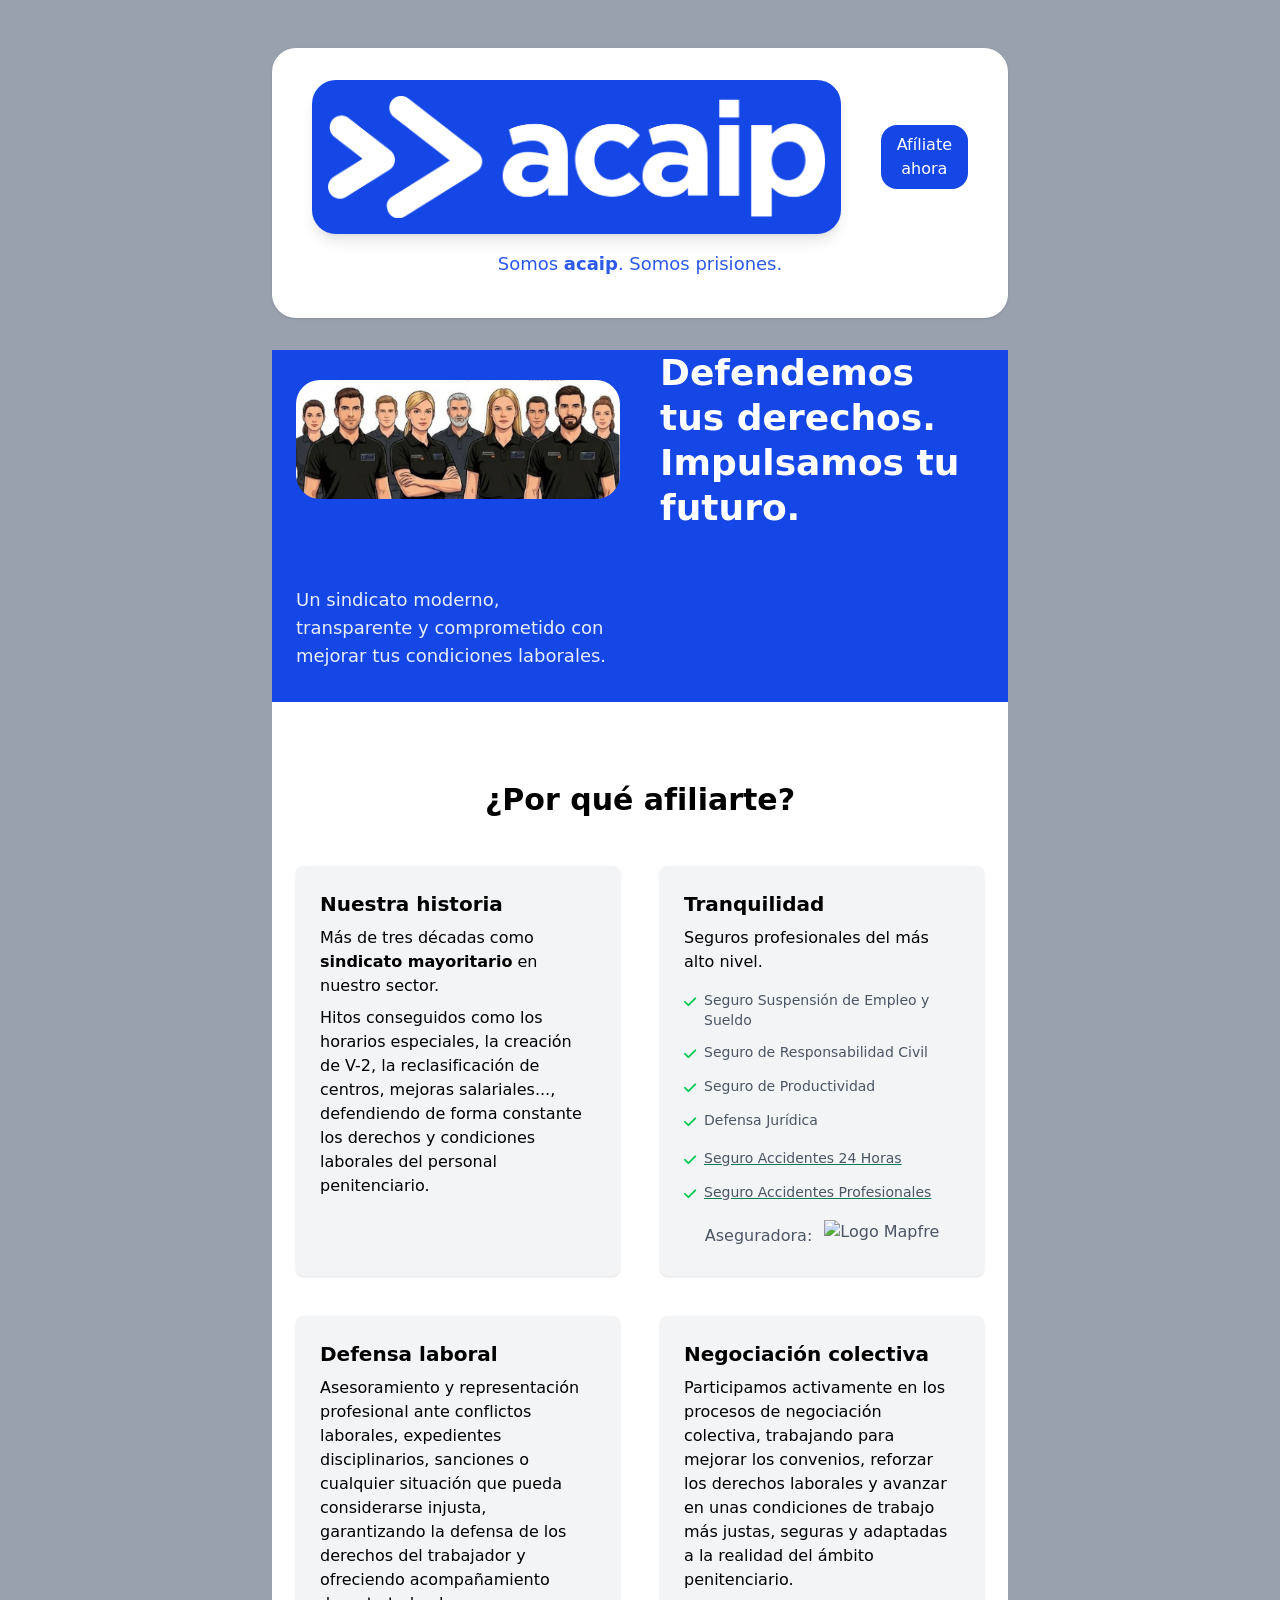
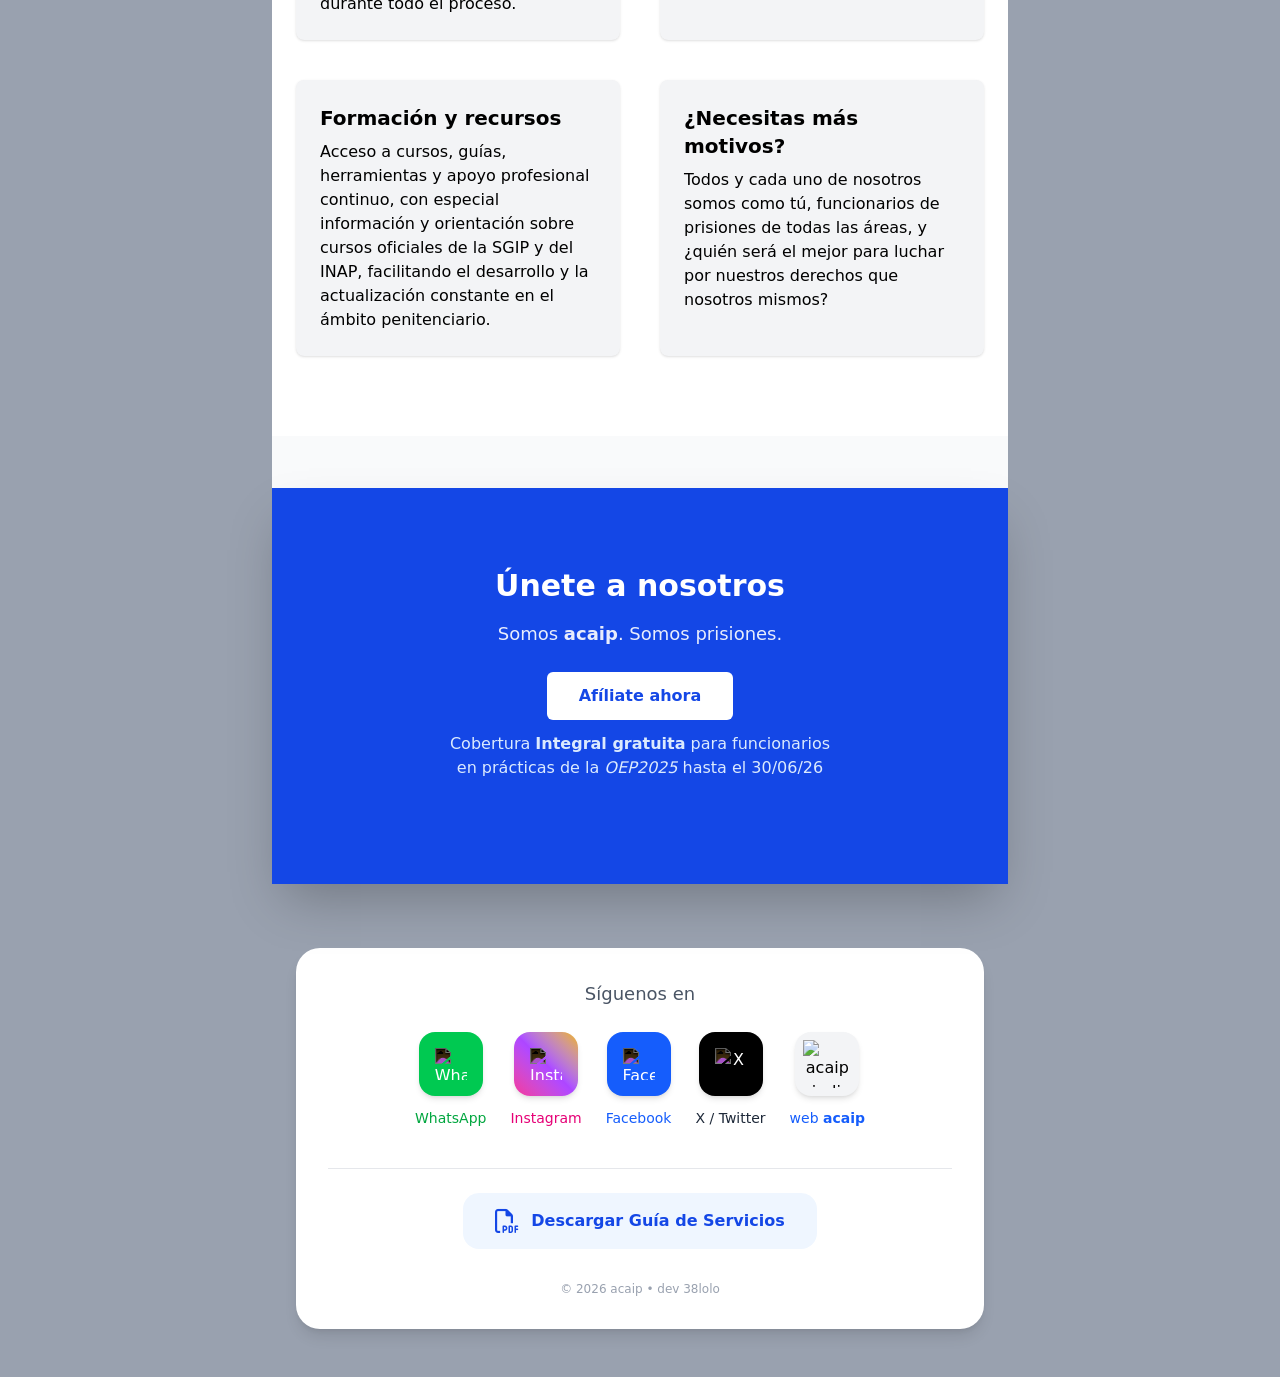
==== index.html @ d438bd7b "cambio de texto de "Seguros" a "Aseguradora" en la sección de seguros" ====
<!DOCTYPE html>
<html lang="es">
<head>
  <meta charset="UTF-8" />
  <meta name="viewport" content="width=device-width, initial-scale=1.0" />
  <title>acaip — Afíliate</title>
  <link rel="stylesheet" href="https://cdnjs.cloudflare.com/ajax/libs/font-awesome/6.6.0/css/all.min.css">
  <link rel="stylesheet" href="./src/output.css">
  <link rel="icon" href="./assets/icons/favicon.ico">
  <link rel="icon" type="image/png" sizes="32x32" href="./assets/icons/favicon-32x32.png">
  <link rel="icon" type="image/png" sizes="16x16" href="./assets/icons/favicon-16x16.png">
  <link rel="apple-touch-icon" href="./assets/icons/apple-touch-icon.png">
  <link rel="manifest" href="site.webmanifest">
</head>

<body class="bg-gray-400 py-12 px-4 max-w-3xl mx-auto">

  <!-- NAV -->
  <header class="bg-white shadow-sm sticky top-0 z-50 mb-8 rounded-3xl p-4">
    <nav class="max-w-7xl mx-auto px-6 py-4 flex justify-between items-center gap-10">
      <div class="block rounded-3xl shadow-lg p-4 text-center bg-blue-700">
          <img src="./assets/acaip.webp" alt="logo-acaip">
      </div>
      <a href="./afiliate.html" class="text-center px-4 py-2 bg-blue-700 text-white rounded-2xl hover:bg-blue-800 transition">
        Afíliate ahora
      </a>
    </nav>
    <p class="mb-6 text-blue-700 text-lg opacity-90 text-center">Somos <strong>acaip</strong>. Somos prisiones.</p>
  </header>

  <!-- HERO -->
  <section class="bg-blue-700 text-white py-10 rounded-t-3xl">
    <div class="max-w-7xl mx-auto px-6 grid md:grid-cols-2 gap-10 items-center">
        
        <img src="./assets/func.jpg" class="h-auto rounded-3xl" alt="Funcionarios de prisiones">
              
        <h2 class="text-4xl font-extrabold leading-tight">
          Defendemos tus derechos. Impulsamos tu futuro.
        </h2>
        <p class="mt-4 mb-8 text-lg opacity-90">
          Un sindicato moderno, transparente y comprometido con mejorar tus condiciones laborales.
        </p>
        
      </div>
      
    </div>
  </section>

  <!-- MOTIVOS PARA AFILIARSE -->
  <section class="py-20 bg-white">
    <div class="max-w-7xl mx-auto px-6">
      <h3 class="text-3xl font-bold text-center mb-12">¿Por qué afiliarte?</h3>

      <div class="grid md:grid-cols-2 gap-10">
        <div class="p-6 bg-gray-100 rounded-lg shadow-sm hover:shadow-md transition">
          <h4 class="text-xl font-semibold mb-2">Nuestra historia</h4>
          <p class="mb-2">Más de tres décadas como <strong>sindicato mayoritario</strong> en nuestro sector.</p>
          <p>Hitos conseguidos como los horarios especiales, la creación de V-2, la reclasificación de centros, mejoras salariales..., defendiendo de forma constante los derechos y condiciones laborales del personal penitenciario.</p>
        </div>

        <div class="p-6 bg-gray-100 rounded-lg shadow-sm hover:shadow-md transition">
          <h4 class="text-xl font-semibold mb-2">Tranquilidad</h4>
          <p class="mb-4">Seguros profesionales del más alto nivel.</p>
          <ul class="space-y-3 text-sm text-gray-600">
              <li class="flex items-start gap-2"><span class="text-green-500 mt-0.5"><i class="fa-solid fa-check"></i></span> Seguro Suspensión de Empleo y Sueldo</li>
              <li class="flex items-start gap-2"><span class="text-green-500 mt-0.5"><i class="fa-solid fa-check"></i></span> Seguro de Responsabilidad Civil</li>
              <li class="flex items-start gap-2"><span class="text-green-500 mt-0.5"><i class="fa-solid fa-check"></i></span> Seguro de Productividad</li>
              <li class="flex items-start gap-2"><span class="text-green-500 mt-0.5"><i class="fa-solid fa-check"></i></span> Defensa Jurídica</li>
          </ul>
          <ul class="space-y-3 text-sm text-gray-600 mt-4 underline decoration-emerald-700">
              <li class="flex items-start gap-2"><span class="text-green-500 mt-0.5"><i class="fa-solid fa-check"></i></span> Seguro Accidentes 24 Horas</li>
              <li class="flex items-start gap-2"><span class="text-green-500 mt-0.5"><i class="fa-solid fa-check"></i></span> Seguro Accidentes Profesionales</li>
          </ul>
          <div class="mt-4 flex items-center justify-center gap-3 text-gray-600">
              <span class="font-medium">Aseguradora:</span>
              <img src="./assets/mapfre.svg" alt="Logo Mapfre" class="h-8 w-auto">
          </div>
        </div>

        
        <div class="p-6 bg-gray-100 rounded-lg shadow-sm hover:shadow-md transition">
          <h4 class="text-xl font-semibold mb-2">Defensa laboral</h4>
          <p>Asesoramiento y representación profesional ante conflictos laborales, expedientes disciplinarios, sanciones o cualquier situación que pueda considerarse injusta, garantizando la defensa de los derechos del trabajador y ofreciendo acompañamiento durante todo el proceso.</p>
        </div>

        <div class="p-6 bg-gray-100 rounded-lg shadow-sm hover:shadow-md transition">
          <h4 class="text-xl font-semibold mb-2">Negociación colectiva</h4>
          <p>Participamos activamente en los procesos de negociación colectiva, trabajando para mejorar los convenios, reforzar los derechos laborales y avanzar en unas condiciones de trabajo más justas, seguras y adaptadas a la realidad del ámbito penitenciario.</p>
        </div>

        <div class="p-6 bg-gray-100 rounded-lg shadow-sm hover:shadow-md transition">
          <h4 class="text-xl font-semibold mb-2">Formación y recursos</h4>
          <p>Acceso a cursos, guías, herramientas y apoyo profesional continuo, con especial información y orientación sobre cursos oficiales de la SGIP y del INAP, facilitando el desarrollo y la actualización constante en el ámbito penitenciario.</p>
        </div>
        <div class="p-6 bg-gray-100 rounded-lg shadow-sm hover:shadow-md transition">
          <h4 class="text-xl font-semibold mb-2">¿Necesitas más motivos?</h4>
          <p>Todos y cada uno de nosotros somos como tú, funcionarios de prisiones de todas las áreas, y ¿quién será el mejor para luchar por nuestros derechos que nosotros mismos?</p>
        </div>
      </div>
    </div>
  </section>

  <!-- Sección NOTICIAS (fondo claro) -->
<section id="noticias" class="py-20 bg-gray-50 pb-32 relative z-10">
  <div class="container mx-auto px-4">
    <h3 class="text-3xl font-bold text-center mb-12">Últimas noticias</h3>
    <div class="tagembed-widget" style="width:100%;height:100%;overflow:auto;" data-widget-id="324074" data-website="1"></div>
    <script src="https://widget.tagembed.com/embed.min.js" type="text/javascript"></script>
  </div>
</section>

<!-- CTA AFÍLIATE (solapa hacia arriba) -->
<section id="afiliate" class="relative -mt-60 z-20 py-20 bg-blue-700 text-white text-center shadow-2xl rounded-b-3xl">
  <div class="container mx-auto px-4">
    <h3 class="text-3xl font-bold mb-4">Únete a nosotros</h3>
    <p class="mb-6 text-lg opacity-90">Somos <strong>acaip</strong>. Somos prisiones.</p>
    <a href="./afiliate.html" class="px-8 py-3 bg-white text-blue-700 font-semibold rounded-md hover:bg-gray-100 transition inline-block">
      Afíliate ahora
    </a>
    <p class="mt-3 text-blue-100 text-normal text-balance">Cobertura <strong> Integral gratuita</strong> para funcionarios en prácticas de la <em>OEP2025</em> hasta el 30/06/26</p><br>
  </div>
</section>
  <!-- FOOTER -->
  
    <div class="max-w-3xl mx-auto mt-16 px-6">
        <div class="bg-white rounded-3xl shadow-lg p-8 text-center">
            <p class="text-gray-600 mb-6 text-lg">Síguenos en</p>
            
            <div class="flex flex-wrap justify-center gap-6 mb-10">

                <!-- WhatsApp -->
                <a href="https://whatsapp.com/channel/0029Vb6Dk1bJP218Zcq60j3J" 
                target="_blank"
                class="flex flex-col items-center group">
                    <div class="w-16 h-16 bg-green-500 hover:bg-green-600 transition rounded-2xl flex items-center justify-center shadow-md group-hover:scale-110">
                        <img src="https://cdn.jsdelivr.net/gh/simple-icons/simple-icons/icons/whatsapp.svg" 
                            alt="WhatsApp" class="w-8 h-8 invert">
                    </div>
                    <span class="mt-3 text-sm font-medium text-green-600">WhatsApp</span>
                </a>

                <!-- Instagram -->
                <a href="https://www.instagram.com/acaipsindicato/" 
                target="_blank"
                class="flex flex-col items-center group">
                    <div class="w-16 h-16 bg-linear-to-tr from-pink-500 via-purple-500 to-yellow-500 hover:brightness-110 transition rounded-2xl flex items-center justify-center shadow-md group-hover:scale-110">
                        <img src="https://cdn.jsdelivr.net/gh/simple-icons/simple-icons/icons/instagram.svg" 
                            alt="Instagram" class="w-8 h-8 invert">
                    </div>
                    <span class="mt-3 text-sm font-medium text-pink-600">Instagram</span>
                </a>

                <!-- Facebook -->
                <a href="https://www.facebook.com/acaipsindicato" 
                target="_blank"
                class="flex flex-col items-center group">
                    <div class="w-16 h-16 bg-blue-600 hover:bg-blue-700 transition rounded-2xl flex items-center justify-center shadow-md group-hover:scale-110">
                        <img src="https://cdn.jsdelivr.net/gh/simple-icons/simple-icons/icons/facebook.svg" 
                            alt="Facebook" class="w-8 h-8 invert">
                    </div>
                    <span class="mt-3 text-sm font-medium text-blue-600">Facebook</span>
                </a>

                <!-- Twitter / X -->
                <a href="https://x.com/AcaipSindicato" 
                target="_blank"
                class="flex flex-col items-center group">
                    <div class="w-16 h-16 bg-black hover:bg-gray-800 transition rounded-2xl flex items-center justify-center shadow-md group-hover:scale-110">
                        <img src="https://cdn.jsdelivr.net/gh/simple-icons/simple-icons/icons/x.svg" 
                            alt="X" class="w-8 h-8 invert">
                    </div>
                    <span class="mt-3 text-sm font-medium text-gray-800">X / Twitter</span>
                </a>

                <!-- acaip -->
                <a href="https://acaip.es" 
                target="_blank"
                class="flex flex-col items-center group">
                    <div class="w-16 h-16 hover: bg-gray-100 transition rounded-2xl flex items-center justify-center shadow-md group-hover:scale-110">
                        <img src="./assets/icons/android-chrome-512x512.png" 
                            alt="acaip sindicato" class="w-12 h-12  inverted">
                    </div>
                    <span class="mt-3 text-sm font-medium text-blue-600">web <strong>acaip</strong></span>
                </a>

            </div>

            <!-- Enlace a la Guía de Servicios -->
            <div class="pt-6 border-t border-gray-200">
                <a href="./docs/guia.pdf"
                    download="Guía de servicios 2026.pdf"
                    class="inline-flex items-center gap-3 bg-blue-50 hover:bg-blue-100 transition px-8 py-4 rounded-2xl text-blue-700 font-semibold">
                    <i class="fa-regular fa-file-pdf text-2xl"></i>
                    Descargar Guía de Servicios
                </a>
            </div>

            <p class="text-xs text-gray-400 mt-8">
                © 2026 acaip • dev 38lolo
            </p>
        </div>
    </div>
  </body>
</html>
---- src/output.css ----
/*! tailwindcss v4.2.4 | MIT License | https://tailwindcss.com */
@layer properties;
@layer theme, base, components, utilities;
@layer theme {
  :root, :host {
    --font-sans: ui-sans-serif, system-ui, sans-serif, "Apple Color Emoji",
      "Segoe UI Emoji", "Segoe UI Symbol", "Noto Color Emoji";
    --font-mono: ui-monospace, SFMono-Regular, Menlo, Monaco, Consolas, "Liberation Mono",
      "Courier New", monospace;
    --color-red-500: oklch(63.7% 0.237 25.331);
    --color-yellow-500: oklch(79.5% 0.184 86.047);
    --color-green-200: oklch(92.5% 0.084 155.995);
    --color-green-400: oklch(79.2% 0.209 151.711);
    --color-green-500: oklch(72.3% 0.219 149.579);
    --color-green-600: oklch(62.7% 0.194 149.214);
    --color-emerald-50: oklch(97.9% 0.021 166.113);
    --color-emerald-200: oklch(90.5% 0.093 164.15);
    --color-emerald-600: oklch(59.6% 0.145 163.225);
    --color-emerald-700: oklch(50.8% 0.118 165.612);
    --color-blue-50: oklch(97% 0.014 254.604);
    --color-blue-100: oklch(93.2% 0.032 255.585);
    --color-blue-200: oklch(88.2% 0.059 254.128);
    --color-blue-300: oklch(80.9% 0.105 251.813);
    --color-blue-500: oklch(62.3% 0.214 259.815);
    --color-blue-600: oklch(54.6% 0.245 262.881);
    --color-blue-700: oklch(48.8% 0.243 264.376);
    --color-blue-800: oklch(42.4% 0.199 265.638);
    --color-blue-900: oklch(37.9% 0.146 265.522);
    --color-indigo-100: oklch(93% 0.034 272.788);
    --color-purple-500: oklch(62.7% 0.265 303.9);
    --color-pink-500: oklch(65.6% 0.241 354.308);
    --color-pink-600: oklch(59.2% 0.249 0.584);
    --color-slate-50: oklch(98.4% 0.003 247.858);
    --color-slate-600: oklch(44.6% 0.043 257.281);
    --color-slate-800: oklch(27.9% 0.041 260.031);
    --color-slate-900: oklch(20.8% 0.042 265.755);
    --color-gray-50: oklch(98.5% 0.002 247.839);
    --color-gray-100: oklch(96.7% 0.003 264.542);
    --color-gray-200: oklch(92.8% 0.006 264.531);
    --color-gray-300: oklch(87.2% 0.01 258.338);
    --color-gray-400: oklch(70.7% 0.022 261.325);
    --color-gray-500: oklch(55.1% 0.027 264.364);
    --color-gray-600: oklch(44.6% 0.03 256.802);
    --color-gray-700: oklch(37.3% 0.034 259.733);
    --color-gray-800: oklch(27.8% 0.033 256.848);
    --color-black: #000;
    --color-white: #fff;
    --spacing: 0.25rem;
    --container-lg: 32rem;
    --container-3xl: 48rem;
    --container-7xl: 80rem;
    --text-xs: 0.75rem;
    --text-xs--line-height: calc(1 / 0.75);
    --text-sm: 0.875rem;
    --text-sm--line-height: calc(1.25 / 0.875);
    --text-lg: 1.125rem;
    --text-lg--line-height: calc(1.75 / 1.125);
    --text-xl: 1.25rem;
    --text-xl--line-height: calc(1.75 / 1.25);
    --text-2xl: 1.5rem;
    --text-2xl--line-height: calc(2 / 1.5);
    --text-3xl: 1.875rem;
    --text-3xl--line-height: calc(2.25 / 1.875);
    --text-4xl: 2.25rem;
    --text-4xl--line-height: calc(2.5 / 2.25);
    --font-weight-medium: 500;
    --font-weight-semibold: 600;
    --font-weight-bold: 700;
    --font-weight-extrabold: 800;
    --font-weight-black: 900;
    --tracking-tight: -0.025em;
    --leading-tight: 1.25;
    --leading-relaxed: 1.625;
    --radius-md: 0.375rem;
    --radius-lg: 0.5rem;
    --radius-2xl: 1rem;
    --radius-3xl: 1.5rem;
    --ease-out: cubic-bezier(0, 0, 0.2, 1);
    --blur-sm: 8px;
    --default-transition-duration: 150ms;
    --default-transition-timing-function: cubic-bezier(0.4, 0, 0.2, 1);
    --default-font-family: var(--font-sans);
    --default-mono-font-family: var(--font-mono);
  }
}
@layer base {
  *, ::after, ::before, ::backdrop, ::file-selector-button {
    box-sizing: border-box;
    margin: 0;
    padding: 0;
    border: 0 solid;
  }
  html, :host {
    line-height: 1.5;
    -webkit-text-size-adjust: 100%;
    tab-size: 4;
    font-family: var(--default-font-family, ui-sans-serif, system-ui, sans-serif, "Apple Color Emoji", "Segoe UI Emoji", "Segoe UI Symbol", "Noto Color Emoji");
    font-feature-settings: var(--default-font-feature-settings, normal);
    font-variation-settings: var(--default-font-variation-settings, normal);
    -webkit-tap-highlight-color: transparent;
  }
  hr {
    height: 0;
    color: inherit;
    border-top-width: 1px;
  }
  abbr:where([title]) {
    -webkit-text-decoration: underline dotted;
    text-decoration: underline dotted;
  }
  h1, h2, h3, h4, h5, h6 {
    font-size: inherit;
    font-weight: inherit;
  }
  a {
    color: inherit;
    -webkit-text-decoration: inherit;
    text-decoration: inherit;
  }
  b, strong {
    font-weight: bolder;
  }
  code, kbd, samp, pre {
    font-family: var(--default-mono-font-family, ui-monospace, SFMono-Regular, Menlo, Monaco, Consolas, "Liberation Mono", "Courier New", monospace);
    font-feature-settings: var(--default-mono-font-feature-settings, normal);
    font-variation-settings: var(--default-mono-font-variation-settings, normal);
    font-size: 1em;
  }
  small {
    font-size: 80%;
  }
  sub, sup {
    font-size: 75%;
    line-height: 0;
    position: relative;
    vertical-align: baseline;
  }
  sub {
    bottom: -0.25em;
  }
  sup {
    top: -0.5em;
  }
  table {
    text-indent: 0;
    border-color: inherit;
    border-collapse: collapse;
  }
  :-moz-focusring {
    outline: auto;
  }
  progress {
    vertical-align: baseline;
  }
  summary {
    display: list-item;
  }
  ol, ul, menu {
    list-style: none;
  }
  img, svg, video, canvas, audio, iframe, embed, object {
    display: block;
    vertical-align: middle;
  }
  img, video {
    max-width: 100%;
    height: auto;
  }
  button, input, select, optgroup, textarea, ::file-selector-button {
    font: inherit;
    font-feature-settings: inherit;
    font-variation-settings: inherit;
    letter-spacing: inherit;
    color: inherit;
    border-radius: 0;
    background-color: transparent;
    opacity: 1;
  }
  :where(select:is([multiple], [size])) optgroup {
    font-weight: bolder;
  }
  :where(select:is([multiple], [size])) optgroup option {
    padding-inline-start: 20px;
  }
  ::file-selector-button {
    margin-inline-end: 4px;
  }
  ::placeholder {
    opacity: 1;
  }
  @supports (not (-webkit-appearance: -apple-pay-button))  or (contain-intrinsic-size: 1px) {
    ::placeholder {
      color: currentcolor;
      @supports (color: color-mix(in lab, red, red)) {
        color: color-mix(in oklab, currentcolor 50%, transparent);
      }
    }
  }
  textarea {
    resize: vertical;
  }
  ::-webkit-search-decoration {
    -webkit-appearance: none;
  }
  ::-webkit-date-and-time-value {
    min-height: 1lh;
    text-align: inherit;
  }
  ::-webkit-datetime-edit {
    display: inline-flex;
  }
  ::-webkit-datetime-edit-fields-wrapper {
    padding: 0;
  }
  ::-webkit-datetime-edit, ::-webkit-datetime-edit-year-field, ::-webkit-datetime-edit-month-field, ::-webkit-datetime-edit-day-field, ::-webkit-datetime-edit-hour-field, ::-webkit-datetime-edit-minute-field, ::-webkit-datetime-edit-second-field, ::-webkit-datetime-edit-millisecond-field, ::-webkit-datetime-edit-meridiem-field {
    padding-block: 0;
  }
  ::-webkit-calendar-picker-indicator {
    line-height: 1;
  }
  :-moz-ui-invalid {
    box-shadow: none;
  }
  button, input:where([type="button"], [type="reset"], [type="submit"]), ::file-selector-button {
    appearance: button;
  }
  ::-webkit-inner-spin-button, ::-webkit-outer-spin-button {
    height: auto;
  }
  [hidden]:where(:not([hidden="until-found"])) {
    display: none !important;
  }
}
@layer utilities {
  .visible {
    visibility: visible;
  }
  .absolute {
    position: absolute;
  }
  .relative {
    position: relative;
  }
  .sticky {
    position: sticky;
  }
  .-top-3 {
    top: calc(var(--spacing) * -3);
  }
  .top-0 {
    top: calc(var(--spacing) * 0);
  }
  .right-6 {
    right: calc(var(--spacing) * 6);
  }
  .z-10 {
    z-index: 10;
  }
  .z-20 {
    z-index: 20;
  }
  .z-50 {
    z-index: 50;
  }
  .container {
    width: 100%;
    @media (width >= 40rem) {
      max-width: 40rem;
    }
    @media (width >= 48rem) {
      max-width: 48rem;
    }
    @media (width >= 64rem) {
      max-width: 64rem;
    }
    @media (width >= 80rem) {
      max-width: 80rem;
    }
    @media (width >= 96rem) {
      max-width: 96rem;
    }
  }
  .mx-auto {
    margin-inline: auto;
  }
  .-mt-60 {
    margin-top: calc(var(--spacing) * -60);
  }
  .mt-0 {
    margin-top: calc(var(--spacing) * 0);
  }
  .mt-0\.5 {
    margin-top: calc(var(--spacing) * 0.5);
  }
  .mt-1 {
    margin-top: calc(var(--spacing) * 1);
  }
  .mt-2 {
    margin-top: calc(var(--spacing) * 2);
  }
  .mt-3 {
    margin-top: calc(var(--spacing) * 3);
  }
  .mt-4 {
    margin-top: calc(var(--spacing) * 4);
  }
  .mt-6 {
    margin-top: calc(var(--spacing) * 6);
  }
  .mt-8 {
    margin-top: calc(var(--spacing) * 8);
  }
  .mt-10 {
    margin-top: calc(var(--spacing) * 10);
  }
  .mt-12 {
    margin-top: calc(var(--spacing) * 12);
  }
  .mt-16 {
    margin-top: calc(var(--spacing) * 16);
  }
  .mr-2 {
    margin-right: calc(var(--spacing) * 2);
  }
  .mb-1 {
    margin-bottom: calc(var(--spacing) * 1);
  }
  .mb-2 {
    margin-bottom: calc(var(--spacing) * 2);
  }
  .mb-4 {
    margin-bottom: calc(var(--spacing) * 4);
  }
  .mb-6 {
    margin-bottom: calc(var(--spacing) * 6);
  }
  .mb-8 {
    margin-bottom: calc(var(--spacing) * 8);
  }
  .mb-10 {
    margin-bottom: calc(var(--spacing) * 10);
  }
  .mb-12 {
    margin-bottom: calc(var(--spacing) * 12);
  }
  .ml-2 {
    margin-left: calc(var(--spacing) * 2);
  }
  .block {
    display: block;
  }
  .flex {
    display: flex;
  }
  .grid {
    display: grid;
  }
  .hidden {
    display: none;
  }
  .inline-block {
    display: inline-block;
  }
  .inline-flex {
    display: inline-flex;
  }
  .table {
    display: table;
  }
  .h-1 {
    height: calc(var(--spacing) * 1);
  }
  .h-5 {
    height: calc(var(--spacing) * 5);
  }
  .h-6 {
    height: calc(var(--spacing) * 6);
  }
  .h-8 {
    height: calc(var(--spacing) * 8);
  }
  .h-10 {
    height: calc(var(--spacing) * 10);
  }
  .h-12 {
    height: calc(var(--spacing) * 12);
  }
  .h-16 {
    height: calc(var(--spacing) * 16);
  }
  .h-24 {
    height: calc(var(--spacing) * 24);
  }
  .h-auto {
    height: auto;
  }
  .h-full {
    height: 100%;
  }
  .max-h-64 {
    max-height: calc(var(--spacing) * 64);
  }
  .max-h-80 {
    max-height: calc(var(--spacing) * 80);
  }
  .min-h-screen {
    min-height: 100vh;
  }
  .w-5 {
    width: calc(var(--spacing) * 5);
  }
  .w-6 {
    width: calc(var(--spacing) * 6);
  }
  .w-8 {
    width: calc(var(--spacing) * 8);
  }
  .w-10 {
    width: calc(var(--spacing) * 10);
  }
  .w-12 {
    width: calc(var(--spacing) * 12);
  }
  .w-16 {
    width: calc(var(--spacing) * 16);
  }
  .w-24 {
    width: calc(var(--spacing) * 24);
  }
  .w-\[80\%\] {
    width: 80%;
  }
  .w-auto {
    width: auto;
  }
  .w-full {
    width: 100%;
  }
  .max-w-3xl {
    max-width: var(--container-3xl);
  }
  .max-w-7xl {
    max-width: var(--container-7xl);
  }
  .max-w-lg {
    max-width: var(--container-lg);
  }
  .flex-1 {
    flex: 1;
  }
  .border-collapse {
    border-collapse: collapse;
  }
  .transform {
    transform: var(--tw-rotate-x,) var(--tw-rotate-y,) var(--tw-rotate-z,) var(--tw-skew-x,) var(--tw-skew-y,);
  }
  .cursor-pointer {
    cursor: pointer;
  }
  .resize {
    resize: both;
  }
  .grid-cols-1 {
    grid-template-columns: repeat(1, minmax(0, 1fr));
  }
  .grid-cols-2 {
    grid-template-columns: repeat(2, minmax(0, 1fr));
  }
  .flex-col {
    flex-direction: column;
  }
  .flex-wrap {
    flex-wrap: wrap;
  }
  .items-center {
    align-items: center;
  }
  .items-start {
    align-items: flex-start;
  }
  .justify-between {
    justify-content: space-between;
  }
  .justify-center {
    justify-content: center;
  }
  .gap-2 {
    gap: calc(var(--spacing) * 2);
  }
  .gap-3 {
    gap: calc(var(--spacing) * 3);
  }
  .gap-4 {
    gap: calc(var(--spacing) * 4);
  }
  .gap-6 {
    gap: calc(var(--spacing) * 6);
  }
  .gap-10 {
    gap: calc(var(--spacing) * 10);
  }
  .space-y-3 {
    :where(& > :not(:last-child)) {
      --tw-space-y-reverse: 0;
      margin-block-start: calc(calc(var(--spacing) * 3) * var(--tw-space-y-reverse));
      margin-block-end: calc(calc(var(--spacing) * 3) * calc(1 - var(--tw-space-y-reverse)));
    }
  }
  .space-y-4 {
    :where(& > :not(:last-child)) {
      --tw-space-y-reverse: 0;
      margin-block-start: calc(calc(var(--spacing) * 4) * var(--tw-space-y-reverse));
      margin-block-end: calc(calc(var(--spacing) * 4) * calc(1 - var(--tw-space-y-reverse)));
    }
  }
  .space-y-8 {
    :where(& > :not(:last-child)) {
      --tw-space-y-reverse: 0;
      margin-block-start: calc(calc(var(--spacing) * 8) * var(--tw-space-y-reverse));
      margin-block-end: calc(calc(var(--spacing) * 8) * calc(1 - var(--tw-space-y-reverse)));
    }
  }
  .space-y-10 {
    :where(& > :not(:last-child)) {
      --tw-space-y-reverse: 0;
      margin-block-start: calc(calc(var(--spacing) * 10) * var(--tw-space-y-reverse));
      margin-block-end: calc(calc(var(--spacing) * 10) * calc(1 - var(--tw-space-y-reverse)));
    }
  }
  .overflow-auto {
    overflow: auto;
  }
  .overflow-hidden {
    overflow: hidden;
  }
  .rounded-2xl {
    border-radius: var(--radius-2xl);
  }
  .rounded-3xl {
    border-radius: var(--radius-3xl);
  }
  .rounded-\[2\.5rem\] {
    border-radius: 2.5rem;
  }
  .rounded-full {
    border-radius: calc(infinity * 1px);
  }
  .rounded-lg {
    border-radius: var(--radius-lg);
  }
  .rounded-md {
    border-radius: var(--radius-md);
  }
  .border {
    border-style: var(--tw-border-style);
    border-width: 1px;
  }
  .border-2 {
    border-style: var(--tw-border-style);
    border-width: 2px;
  }
  .border-t {
    border-top-style: var(--tw-border-style);
    border-top-width: 1px;
  }
  .border-b {
    border-bottom-style: var(--tw-border-style);
    border-bottom-width: 1px;
  }
  .border-dashed {
    --tw-border-style: dashed;
    border-style: dashed;
  }
  .border-blue-200 {
    border-color: var(--color-blue-200);
  }
  .border-emerald-200 {
    border-color: var(--color-emerald-200);
  }
  .border-gray-200 {
    border-color: var(--color-gray-200);
  }
  .border-gray-300 {
    border-color: var(--color-gray-300);
  }
  .border-green-500 {
    border-color: var(--color-green-500);
  }
  .border-red-500 {
    border-color: var(--color-red-500);
  }
  .border-white {
    border-color: var(--color-white);
  }
  .bg-black {
    background-color: var(--color-black);
  }
  .bg-blue-50 {
    background-color: var(--color-blue-50);
  }
  .bg-blue-300 {
    background-color: var(--color-blue-300);
  }
  .bg-blue-500 {
    background-color: var(--color-blue-500);
  }
  .bg-blue-600 {
    background-color: var(--color-blue-600);
  }
  .bg-blue-700 {
    background-color: var(--color-blue-700);
  }
  .bg-emerald-50 {
    background-color: var(--color-emerald-50);
  }
  .bg-emerald-600 {
    background-color: var(--color-emerald-600);
  }
  .bg-gray-50 {
    background-color: var(--color-gray-50);
  }
  .bg-gray-100 {
    background-color: var(--color-gray-100);
  }
  .bg-gray-400 {
    background-color: var(--color-gray-400);
  }
  .bg-green-500 {
    background-color: var(--color-green-500);
  }
  .bg-slate-800 {
    background-color: var(--color-slate-800);
  }
  .bg-white {
    background-color: var(--color-white);
  }
  .bg-white\/80 {
    background-color: color-mix(in srgb, #fff 80%, transparent);
    @supports (color: color-mix(in lab, red, red)) {
      background-color: color-mix(in oklab, var(--color-white) 80%, transparent);
    }
  }
  .bg-linear-to-br {
    --tw-gradient-position: to bottom right;
    @supports (background-image: linear-gradient(in lab, red, red)) {
      --tw-gradient-position: to bottom right in oklab;
    }
    background-image: linear-gradient(var(--tw-gradient-stops));
  }
  .bg-linear-to-tr {
    --tw-gradient-position: to top right;
    @supports (background-image: linear-gradient(in lab, red, red)) {
      --tw-gradient-position: to top right in oklab;
    }
    background-image: linear-gradient(var(--tw-gradient-stops));
  }
  .from-green-400 {
    --tw-gradient-from: var(--color-green-400);
    --tw-gradient-stops: var(--tw-gradient-via-stops, var(--tw-gradient-position), var(--tw-gradient-from) var(--tw-gradient-from-position), var(--tw-gradient-to) var(--tw-gradient-to-position));
  }
  .from-green-500 {
    --tw-gradient-from: var(--color-green-500);
    --tw-gradient-stops: var(--tw-gradient-via-stops, var(--tw-gradient-position), var(--tw-gradient-from) var(--tw-gradient-from-position), var(--tw-gradient-to) var(--tw-gradient-to-position));
  }
  .from-pink-500 {
    --tw-gradient-from: var(--color-pink-500);
    --tw-gradient-stops: var(--tw-gradient-via-stops, var(--tw-gradient-position), var(--tw-gradient-from) var(--tw-gradient-from-position), var(--tw-gradient-to) var(--tw-gradient-to-position));
  }
  .from-slate-50 {
    --tw-gradient-from: var(--color-slate-50);
    --tw-gradient-stops: var(--tw-gradient-via-stops, var(--tw-gradient-position), var(--tw-gradient-from) var(--tw-gradient-from-position), var(--tw-gradient-to) var(--tw-gradient-to-position));
  }
  .via-purple-500 {
    --tw-gradient-via: var(--color-purple-500);
    --tw-gradient-via-stops: var(--tw-gradient-position), var(--tw-gradient-from) var(--tw-gradient-from-position), var(--tw-gradient-via) var(--tw-gradient-via-position), var(--tw-gradient-to) var(--tw-gradient-to-position);
    --tw-gradient-stops: var(--tw-gradient-via-stops);
  }
  .to-emerald-600 {
    --tw-gradient-to: var(--color-emerald-600);
    --tw-gradient-stops: var(--tw-gradient-via-stops, var(--tw-gradient-position), var(--tw-gradient-from) var(--tw-gradient-from-position), var(--tw-gradient-to) var(--tw-gradient-to-position));
  }
  .to-indigo-100 {
    --tw-gradient-to: var(--color-indigo-100);
    --tw-gradient-stops: var(--tw-gradient-via-stops, var(--tw-gradient-position), var(--tw-gradient-from) var(--tw-gradient-from-position), var(--tw-gradient-to) var(--tw-gradient-to-position));
  }
  .to-yellow-500 {
    --tw-gradient-to: var(--color-yellow-500);
    --tw-gradient-stops: var(--tw-gradient-via-stops, var(--tw-gradient-position), var(--tw-gradient-from) var(--tw-gradient-from-position), var(--tw-gradient-to) var(--tw-gradient-to-position));
  }
  .p-4 {
    padding: calc(var(--spacing) * 4);
  }
  .p-5 {
    padding: calc(var(--spacing) * 5);
  }
  .p-6 {
    padding: calc(var(--spacing) * 6);
  }
  .p-8 {
    padding: calc(var(--spacing) * 8);
  }
  .p-10 {
    padding: calc(var(--spacing) * 10);
  }
  .px-2 {
    padding-inline: calc(var(--spacing) * 2);
  }
  .px-4 {
    padding-inline: calc(var(--spacing) * 4);
  }
  .px-6 {
    padding-inline: calc(var(--spacing) * 6);
  }
  .px-8 {
    padding-inline: calc(var(--spacing) * 8);
  }
  .py-1 {
    padding-block: calc(var(--spacing) * 1);
  }
  .py-2 {
    padding-block: calc(var(--spacing) * 2);
  }
  .py-3 {
    padding-block: calc(var(--spacing) * 3);
  }
  .py-4 {
    padding-block: calc(var(--spacing) * 4);
  }
  .py-5 {
    padding-block: calc(var(--spacing) * 5);
  }
  .py-12 {
    padding-block: calc(var(--spacing) * 12);
  }
  .py-20 {
    padding-block: calc(var(--spacing) * 20);
  }
  .py-24 {
    padding-block: calc(var(--spacing) * 24);
  }
  .pt-6 {
    padding-top: calc(var(--spacing) * 6);
  }
  .pt-8 {
    padding-top: calc(var(--spacing) * 8);
  }
  .pb-2 {
    padding-bottom: calc(var(--spacing) * 2);
  }
  .pb-32 {
    padding-bottom: calc(var(--spacing) * 32);
  }
  .pl-8 {
    padding-left: calc(var(--spacing) * 8);
  }
  .text-center {
    text-align: center;
  }
  .text-left {
    text-align: left;
  }
  .text-2xl {
    font-size: var(--text-2xl);
    line-height: var(--tw-leading, var(--text-2xl--line-height));
  }
  .text-3xl {
    font-size: var(--text-3xl);
    line-height: var(--tw-leading, var(--text-3xl--line-height));
  }
  .text-4xl {
    font-size: var(--text-4xl);
    line-height: var(--tw-leading, var(--text-4xl--line-height));
  }
  .text-lg {
    font-size: var(--text-lg);
    line-height: var(--tw-leading, var(--text-lg--line-height));
  }
  .text-sm {
    font-size: var(--text-sm);
    line-height: var(--tw-leading, var(--text-sm--line-height));
  }
  .text-xl {
    font-size: var(--text-xl);
    line-height: var(--tw-leading, var(--text-xl--line-height));
  }
  .text-xs {
    font-size: var(--text-xs);
    line-height: var(--tw-leading, var(--text-xs--line-height));
  }
  .leading-relaxed {
    --tw-leading: var(--leading-relaxed);
    line-height: var(--leading-relaxed);
  }
  .leading-tight {
    --tw-leading: var(--leading-tight);
    line-height: var(--leading-tight);
  }
  .font-black {
    --tw-font-weight: var(--font-weight-black);
    font-weight: var(--font-weight-black);
  }
  .font-bold {
    --tw-font-weight: var(--font-weight-bold);
    font-weight: var(--font-weight-bold);
  }
  .font-extrabold {
    --tw-font-weight: var(--font-weight-extrabold);
    font-weight: var(--font-weight-extrabold);
  }
  .font-medium {
    --tw-font-weight: var(--font-weight-medium);
    font-weight: var(--font-weight-medium);
  }
  .font-semibold {
    --tw-font-weight: var(--font-weight-semibold);
    font-weight: var(--font-weight-semibold);
  }
  .tracking-tight {
    --tw-tracking: var(--tracking-tight);
    letter-spacing: var(--tracking-tight);
  }
  .text-balance {
    text-wrap: balance;
  }
  .text-wrap {
    text-wrap: wrap;
  }
  .text-blue-100 {
    color: var(--color-blue-100);
  }
  .text-blue-600 {
    color: var(--color-blue-600);
  }
  .text-blue-700 {
    color: var(--color-blue-700);
  }
  .text-blue-900 {
    color: var(--color-blue-900);
  }
  .text-emerald-600 {
    color: var(--color-emerald-600);
  }
  .text-emerald-700 {
    color: var(--color-emerald-700);
  }
  .text-gray-400 {
    color: var(--color-gray-400);
  }
  .text-gray-500 {
    color: var(--color-gray-500);
  }
  .text-gray-600 {
    color: var(--color-gray-600);
  }
  .text-gray-700 {
    color: var(--color-gray-700);
  }
  .text-gray-800 {
    color: var(--color-gray-800);
  }
  .text-green-500 {
    color: var(--color-green-500);
  }
  .text-green-600 {
    color: var(--color-green-600);
  }
  .text-pink-600 {
    color: var(--color-pink-600);
  }
  .text-red-500 {
    color: var(--color-red-500);
  }
  .text-slate-600 {
    color: var(--color-slate-600);
  }
  .text-slate-800 {
    color: var(--color-slate-800);
  }
  .text-white {
    color: var(--color-white);
  }
  .underline {
    text-decoration-line: underline;
  }
  .decoration-emerald-700 {
    text-decoration-color: var(--color-emerald-700);
  }
  .accent-blue-600 {
    accent-color: var(--color-blue-600);
  }
  .accent-emerald-600 {
    accent-color: var(--color-emerald-600);
  }
  .opacity-0 {
    opacity: 0%;
  }
  .opacity-80 {
    opacity: 80%;
  }
  .opacity-90 {
    opacity: 90%;
  }
  .shadow {
    --tw-shadow: 0 1px 3px 0 var(--tw-shadow-color, rgb(0 0 0 / 0.1)), 0 1px 2px -1px var(--tw-shadow-color, rgb(0 0 0 / 0.1));
    box-shadow: var(--tw-inset-shadow), var(--tw-inset-ring-shadow), var(--tw-ring-offset-shadow), var(--tw-ring-shadow), var(--tw-shadow);
  }
  .shadow-2xl {
    --tw-shadow: 0 25px 50px -12px var(--tw-shadow-color, rgb(0 0 0 / 0.25));
    box-shadow: var(--tw-inset-shadow), var(--tw-inset-ring-shadow), var(--tw-ring-offset-shadow), var(--tw-ring-shadow), var(--tw-shadow);
  }
  .shadow-\[0_20px_50px_rgba\(0\,0\,0\,0\.1\)\] {
    --tw-shadow: 0 20px 50px var(--tw-shadow-color, rgba(0,0,0,0.1));
    box-shadow: var(--tw-inset-shadow), var(--tw-inset-ring-shadow), var(--tw-ring-offset-shadow), var(--tw-ring-shadow), var(--tw-shadow);
  }
  .shadow-inner {
    --tw-shadow: inset 0 2px 4px 0 var(--tw-shadow-color, rgb(0 0 0 / 0.05));
    box-shadow: var(--tw-inset-shadow), var(--tw-inset-ring-shadow), var(--tw-ring-offset-shadow), var(--tw-ring-shadow), var(--tw-shadow);
  }
  .shadow-lg {
    --tw-shadow: 0 10px 15px -3px var(--tw-shadow-color, rgb(0 0 0 / 0.1)), 0 4px 6px -4px var(--tw-shadow-color, rgb(0 0 0 / 0.1));
    box-shadow: var(--tw-inset-shadow), var(--tw-inset-ring-shadow), var(--tw-ring-offset-shadow), var(--tw-ring-shadow), var(--tw-shadow);
  }
  .shadow-md {
    --tw-shadow: 0 4px 6px -1px var(--tw-shadow-color, rgb(0 0 0 / 0.1)), 0 2px 4px -2px var(--tw-shadow-color, rgb(0 0 0 / 0.1));
    box-shadow: var(--tw-inset-shadow), var(--tw-inset-ring-shadow), var(--tw-ring-offset-shadow), var(--tw-ring-shadow), var(--tw-shadow);
  }
  .shadow-sm {
    --tw-shadow: 0 1px 3px 0 var(--tw-shadow-color, rgb(0 0 0 / 0.1)), 0 1px 2px -1px var(--tw-shadow-color, rgb(0 0 0 / 0.1));
    box-shadow: var(--tw-inset-shadow), var(--tw-inset-ring-shadow), var(--tw-ring-offset-shadow), var(--tw-ring-shadow), var(--tw-shadow);
  }
  .shadow-xl {
    --tw-shadow: 0 20px 25px -5px var(--tw-shadow-color, rgb(0 0 0 / 0.1)), 0 8px 10px -6px var(--tw-shadow-color, rgb(0 0 0 / 0.1));
    box-shadow: var(--tw-inset-shadow), var(--tw-inset-ring-shadow), var(--tw-ring-offset-shadow), var(--tw-ring-shadow), var(--tw-shadow);
  }
  .shadow-green-200 {
    --tw-shadow-color: oklch(92.5% 0.084 155.995);
    @supports (color: color-mix(in lab, red, red)) {
      --tw-shadow-color: color-mix(in oklab, var(--color-green-200) var(--tw-shadow-alpha), transparent);
    }
  }
  .shadow-green-200\/50 {
    --tw-shadow-color: color-mix(in srgb, oklch(92.5% 0.084 155.995) 50%, transparent);
    @supports (color: color-mix(in lab, red, red)) {
      --tw-shadow-color: color-mix(in oklab, color-mix(in oklab, var(--color-green-200) 50%, transparent) var(--tw-shadow-alpha), transparent);
    }
  }
  .outline {
    outline-style: var(--tw-outline-style);
    outline-width: 1px;
  }
  .invert {
    --tw-invert: invert(100%);
    filter: var(--tw-blur,) var(--tw-brightness,) var(--tw-contrast,) var(--tw-grayscale,) var(--tw-hue-rotate,) var(--tw-invert,) var(--tw-saturate,) var(--tw-sepia,) var(--tw-drop-shadow,);
  }
  .filter {
    filter: var(--tw-blur,) var(--tw-brightness,) var(--tw-contrast,) var(--tw-grayscale,) var(--tw-hue-rotate,) var(--tw-invert,) var(--tw-saturate,) var(--tw-sepia,) var(--tw-drop-shadow,);
  }
  .backdrop-blur-sm {
    --tw-backdrop-blur: blur(var(--blur-sm));
    -webkit-backdrop-filter: var(--tw-backdrop-blur,) var(--tw-backdrop-brightness,) var(--tw-backdrop-contrast,) var(--tw-backdrop-grayscale,) var(--tw-backdrop-hue-rotate,) var(--tw-backdrop-invert,) var(--tw-backdrop-opacity,) var(--tw-backdrop-saturate,) var(--tw-backdrop-sepia,);
    backdrop-filter: var(--tw-backdrop-blur,) var(--tw-backdrop-brightness,) var(--tw-backdrop-contrast,) var(--tw-backdrop-grayscale,) var(--tw-backdrop-hue-rotate,) var(--tw-backdrop-invert,) var(--tw-backdrop-opacity,) var(--tw-backdrop-saturate,) var(--tw-backdrop-sepia,);
  }
  .backdrop-filter {
    -webkit-backdrop-filter: var(--tw-backdrop-blur,) var(--tw-backdrop-brightness,) var(--tw-backdrop-contrast,) var(--tw-backdrop-grayscale,) var(--tw-backdrop-hue-rotate,) var(--tw-backdrop-invert,) var(--tw-backdrop-opacity,) var(--tw-backdrop-saturate,) var(--tw-backdrop-sepia,);
    backdrop-filter: var(--tw-backdrop-blur,) var(--tw-backdrop-brightness,) var(--tw-backdrop-contrast,) var(--tw-backdrop-grayscale,) var(--tw-backdrop-hue-rotate,) var(--tw-backdrop-invert,) var(--tw-backdrop-opacity,) var(--tw-backdrop-saturate,) var(--tw-backdrop-sepia,);
  }
  .transition {
    transition-property: color, background-color, border-color, outline-color, text-decoration-color, fill, stroke, --tw-gradient-from, --tw-gradient-via, --tw-gradient-to, opacity, box-shadow, transform, translate, scale, rotate, filter, -webkit-backdrop-filter, backdrop-filter, display, content-visibility, overlay, pointer-events;
    transition-timing-function: var(--tw-ease, var(--default-transition-timing-function));
    transition-duration: var(--tw-duration, var(--default-transition-duration));
  }
  .transition-all {
    transition-property: all;
    transition-timing-function: var(--tw-ease, var(--default-transition-timing-function));
    transition-duration: var(--tw-duration, var(--default-transition-duration));
  }
  .transition-opacity {
    transition-property: opacity;
    transition-timing-function: var(--tw-ease, var(--default-transition-timing-function));
    transition-duration: var(--tw-duration, var(--default-transition-duration));
  }
  .duration-300 {
    --tw-duration: 300ms;
    transition-duration: 300ms;
  }
  .ease-out {
    --tw-ease: var(--ease-out);
    transition-timing-function: var(--ease-out);
  }
  .group-hover\:scale-110 {
    &:is(:where(.group):hover *) {
      @media (hover: hover) {
        --tw-scale-x: 110%;
        --tw-scale-y: 110%;
        --tw-scale-z: 110%;
        scale: var(--tw-scale-x) var(--tw-scale-y);
      }
    }
  }
  .hover\:-translate-y-1 {
    &:hover {
      @media (hover: hover) {
        --tw-translate-y: calc(var(--spacing) * -1);
        translate: var(--tw-translate-x) var(--tw-translate-y);
      }
    }
  }
  .hover\:border-blue-500 {
    &:hover {
      @media (hover: hover) {
        border-color: var(--color-blue-500);
      }
    }
  }
  .hover\:border-emerald-600 {
    &:hover {
      @media (hover: hover) {
        border-color: var(--color-emerald-600);
      }
    }
  }
  .hover\:border-gray-400 {
    &:hover {
      @media (hover: hover) {
        border-color: var(--color-gray-400);
      }
    }
  }
  .hover\:bg-blue-50 {
    &:hover {
      @media (hover: hover) {
        background-color: var(--color-blue-50);
      }
    }
  }
  .hover\:bg-blue-100 {
    &:hover {
      @media (hover: hover) {
        background-color: var(--color-blue-100);
      }
    }
  }
  .hover\:bg-blue-700 {
    &:hover {
      @media (hover: hover) {
        background-color: var(--color-blue-700);
      }
    }
  }
  .hover\:bg-blue-800 {
    &:hover {
      @media (hover: hover) {
        background-color: var(--color-blue-800);
      }
    }
  }
  .hover\:bg-gray-100 {
    &:hover {
      @media (hover: hover) {
        background-color: var(--color-gray-100);
      }
    }
  }
  .hover\:bg-gray-200 {
    &:hover {
      @media (hover: hover) {
        background-color: var(--color-gray-200);
      }
    }
  }
  .hover\:bg-gray-800 {
    &:hover {
      @media (hover: hover) {
        background-color: var(--color-gray-800);
      }
    }
  }
  .hover\:bg-green-600 {
    &:hover {
      @media (hover: hover) {
        background-color: var(--color-green-600);
      }
    }
  }
  .hover\:bg-slate-900 {
    &:hover {
      @media (hover: hover) {
        background-color: var(--color-slate-900);
      }
    }
  }
  .hover\:from-green-600 {
    &:hover {
      @media (hover: hover) {
        --tw-gradient-from: var(--color-green-600);
        --tw-gradient-stops: var(--tw-gradient-via-stops, var(--tw-gradient-position), var(--tw-gradient-from) var(--tw-gradient-from-position), var(--tw-gradient-to) var(--tw-gradient-to-position));
      }
    }
  }
  .hover\:to-emerald-700 {
    &:hover {
      @media (hover: hover) {
        --tw-gradient-to: var(--color-emerald-700);
        --tw-gradient-stops: var(--tw-gradient-via-stops, var(--tw-gradient-position), var(--tw-gradient-from) var(--tw-gradient-from-position), var(--tw-gradient-to) var(--tw-gradient-to-position));
      }
    }
  }
  .hover\:underline {
    &:hover {
      @media (hover: hover) {
        text-decoration-line: underline;
      }
    }
  }
  .hover\:shadow-md {
    &:hover {
      @media (hover: hover) {
        --tw-shadow: 0 4px 6px -1px var(--tw-shadow-color, rgb(0 0 0 / 0.1)), 0 2px 4px -2px var(--tw-shadow-color, rgb(0 0 0 / 0.1));
        box-shadow: var(--tw-inset-shadow), var(--tw-inset-ring-shadow), var(--tw-ring-offset-shadow), var(--tw-ring-shadow), var(--tw-shadow);
      }
    }
  }
  .hover\:brightness-110 {
    &:hover {
      @media (hover: hover) {
        --tw-brightness: brightness(110%);
        filter: var(--tw-blur,) var(--tw-brightness,) var(--tw-contrast,) var(--tw-grayscale,) var(--tw-hue-rotate,) var(--tw-invert,) var(--tw-saturate,) var(--tw-sepia,) var(--tw-drop-shadow,);
      }
    }
  }
  .focus\:border-blue-500 {
    &:focus {
      border-color: var(--color-blue-500);
    }
  }
  .focus\:outline-none {
    &:focus {
      --tw-outline-style: none;
      outline-style: none;
    }
  }
  .active\:scale-95 {
    &:active {
      --tw-scale-x: 95%;
      --tw-scale-y: 95%;
      --tw-scale-z: 95%;
      scale: var(--tw-scale-x) var(--tw-scale-y);
    }
  }
  .sm\:flex-row {
    @media (width >= 40rem) {
      flex-direction: row;
    }
  }
  .md\:col-span-4 {
    @media (width >= 48rem) {
      grid-column: span 4 / span 4;
    }
  }
  .md\:col-span-5 {
    @media (width >= 48rem) {
      grid-column: span 5 / span 5;
    }
  }
  .md\:col-span-7 {
    @media (width >= 48rem) {
      grid-column: span 7 / span 7;
    }
  }
  .md\:col-span-12 {
    @media (width >= 48rem) {
      grid-column: span 12 / span 12;
    }
  }
  .md\:grid-cols-2 {
    @media (width >= 48rem) {
      grid-template-columns: repeat(2, minmax(0, 1fr));
    }
  }
  .md\:grid-cols-3 {
    @media (width >= 48rem) {
      grid-template-columns: repeat(3, minmax(0, 1fr));
    }
  }
  .md\:grid-cols-12 {
    @media (width >= 48rem) {
      grid-template-columns: repeat(12, minmax(0, 1fr));
    }
  }
}
@property --tw-rotate-x {
  syntax: "*";
  inherits: false;
}
@property --tw-rotate-y {
  syntax: "*";
  inherits: false;
}
@property --tw-rotate-z {
  syntax: "*";
  inherits: false;
}
@property --tw-skew-x {
  syntax: "*";
  inherits: false;
}
@property --tw-skew-y {
  syntax: "*";
  inherits: false;
}
@property --tw-space-y-reverse {
  syntax: "*";
  inherits: false;
  initial-value: 0;
}
@property --tw-border-style {
  syntax: "*";
  inherits: false;
  initial-value: solid;
}
@property --tw-gradient-position {
  syntax: "*";
  inherits: false;
}
@property --tw-gradient-from {
  syntax: "<color>";
  inherits: false;
  initial-value: #0000;
}
@property --tw-gradient-via {
  syntax: "<color>";
  inherits: false;
  initial-value: #0000;
}
@property --tw-gradient-to {
  syntax: "<color>";
  inherits: false;
  initial-value: #0000;
}
@property --tw-gradient-stops {
  syntax: "*";
  inherits: false;
}
@property --tw-gradient-via-stops {
  syntax: "*";
  inherits: false;
}
@property --tw-gradient-from-position {
  syntax: "<length-percentage>";
  inherits: false;
  initial-value: 0%;
}
@property --tw-gradient-via-position {
  syntax: "<length-percentage>";
  inherits: false;
  initial-value: 50%;
}
@property --tw-gradient-to-position {
  syntax: "<length-percentage>";
  inherits: false;
  initial-value: 100%;
}
@property --tw-leading {
  syntax: "*";
  inherits: false;
}
@property --tw-font-weight {
  syntax: "*";
  inherits: false;
}
@property --tw-tracking {
  syntax: "*";
  inherits: false;
}
@property --tw-shadow {
  syntax: "*";
  inherits: false;
  initial-value: 0 0 #0000;
}
@property --tw-shadow-color {
  syntax: "*";
  inherits: false;
}
@property --tw-shadow-alpha {
  syntax: "<percentage>";
  inherits: false;
  initial-value: 100%;
}
@property --tw-inset-shadow {
  syntax: "*";
  inherits: false;
  initial-value: 0 0 #0000;
}
@property --tw-inset-shadow-color {
  syntax: "*";
  inherits: false;
}
@property --tw-inset-shadow-alpha {
  syntax: "<percentage>";
  inherits: false;
  initial-value: 100%;
}
@property --tw-ring-color {
  syntax: "*";
  inherits: false;
}
@property --tw-ring-shadow {
  syntax: "*";
  inherits: false;
  initial-value: 0 0 #0000;
}
@property --tw-inset-ring-color {
  syntax: "*";
  inherits: false;
}
@property --tw-inset-ring-shadow {
  syntax: "*";
  inherits: false;
  initial-value: 0 0 #0000;
}
@property --tw-ring-inset {
  syntax: "*";
  inherits: false;
}
@property --tw-ring-offset-width {
  syntax: "<length>";
  inherits: false;
  initial-value: 0px;
}
@property --tw-ring-offset-color {
  syntax: "*";
  inherits: false;
  initial-value: #fff;
}
@property --tw-ring-offset-shadow {
  syntax: "*";
  inherits: false;
  initial-value: 0 0 #0000;
}
@property --tw-outline-style {
  syntax: "*";
  inherits: false;
  initial-value: solid;
}
@property --tw-blur {
  syntax: "*";
  inherits: false;
}
@property --tw-brightness {
  syntax: "*";
  inherits: false;
}
@property --tw-contrast {
  syntax: "*";
  inherits: false;
}
@property --tw-grayscale {
  syntax: "*";
  inherits: false;
}
@property --tw-hue-rotate {
  syntax: "*";
  inherits: false;
}
@property --tw-invert {
  syntax: "*";
  inherits: false;
}
@property --tw-opacity {
  syntax: "*";
  inherits: false;
}
@property --tw-saturate {
  syntax: "*";
  inherits: false;
}
@property --tw-sepia {
  syntax: "*";
  inherits: false;
}
@property --tw-drop-shadow {
  syntax: "*";
  inherits: false;
}
@property --tw-drop-shadow-color {
  syntax: "*";
  inherits: false;
}
@property --tw-drop-shadow-alpha {
  syntax: "<percentage>";
  inherits: false;
  initial-value: 100%;
}
@property --tw-drop-shadow-size {
  syntax: "*";
  inherits: false;
}
@property --tw-backdrop-blur {
  syntax: "*";
  inherits: false;
}
@property --tw-backdrop-brightness {
  syntax: "*";
  inherits: false;
}
@property --tw-backdrop-contrast {
  syntax: "*";
  inherits: false;
}
@property --tw-backdrop-grayscale {
  syntax: "*";
  inherits: false;
}
@property --tw-backdrop-hue-rotate {
  syntax: "*";
  inherits: false;
}
@property --tw-backdrop-invert {
  syntax: "*";
  inherits: false;
}
@property --tw-backdrop-opacity {
  syntax: "*";
  inherits: false;
}
@property --tw-backdrop-saturate {
  syntax: "*";
  inherits: false;
}
@property --tw-backdrop-sepia {
  syntax: "*";
  inherits: false;
}
@property --tw-duration {
  syntax: "*";
  inherits: false;
}
@property --tw-ease {
  syntax: "*";
  inherits: false;
}
@property --tw-scale-x {
  syntax: "*";
  inherits: false;
  initial-value: 1;
}
@property --tw-scale-y {
  syntax: "*";
  inherits: false;
  initial-value: 1;
}
@property --tw-scale-z {
  syntax: "*";
  inherits: false;
  initial-value: 1;
}
@property --tw-translate-x {
  syntax: "*";
  inherits: false;
  initial-value: 0;
}
@property --tw-translate-y {
  syntax: "*";
  inherits: false;
  initial-value: 0;
}
@property --tw-translate-z {
  syntax: "*";
  inherits: false;
  initial-value: 0;
}
@layer properties {
  @supports ((-webkit-hyphens: none) and (not (margin-trim: inline))) or ((-moz-orient: inline) and (not (color:rgb(from red r g b)))) {
    *, ::before, ::after, ::backdrop {
      --tw-rotate-x: initial;
      --tw-rotate-y: initial;
      --tw-rotate-z: initial;
      --tw-skew-x: initial;
      --tw-skew-y: initial;
      --tw-space-y-reverse: 0;
      --tw-border-style: solid;
      --tw-gradient-position: initial;
      --tw-gradient-from: #0000;
      --tw-gradient-via: #0000;
      --tw-gradient-to: #0000;
      --tw-gradient-stops: initial;
      --tw-gradient-via-stops: initial;
      --tw-gradient-from-position: 0%;
      --tw-gradient-via-position: 50%;
      --tw-gradient-to-position: 100%;
      --tw-leading: initial;
      --tw-font-weight: initial;
      --tw-tracking: initial;
      --tw-shadow: 0 0 #0000;
      --tw-shadow-color: initial;
      --tw-shadow-alpha: 100%;
      --tw-inset-shadow: 0 0 #0000;
      --tw-inset-shadow-color: initial;
      --tw-inset-shadow-alpha: 100%;
      --tw-ring-color: initial;
      --tw-ring-shadow: 0 0 #0000;
      --tw-inset-ring-color: initial;
      --tw-inset-ring-shadow: 0 0 #0000;
      --tw-ring-inset: initial;
      --tw-ring-offset-width: 0px;
      --tw-ring-offset-color: #fff;
      --tw-ring-offset-shadow: 0 0 #0000;
      --tw-outline-style: solid;
      --tw-blur: initial;
      --tw-brightness: initial;
      --tw-contrast: initial;
      --tw-grayscale: initial;
      --tw-hue-rotate: initial;
      --tw-invert: initial;
      --tw-opacity: initial;
      --tw-saturate: initial;
      --tw-sepia: initial;
      --tw-drop-shadow: initial;
      --tw-drop-shadow-color: initial;
      --tw-drop-shadow-alpha: 100%;
      --tw-drop-shadow-size: initial;
      --tw-backdrop-blur: initial;
      --tw-backdrop-brightness: initial;
      --tw-backdrop-contrast: initial;
      --tw-backdrop-grayscale: initial;
      --tw-backdrop-hue-rotate: initial;
      --tw-backdrop-invert: initial;
      --tw-backdrop-opacity: initial;
      --tw-backdrop-saturate: initial;
      --tw-backdrop-sepia: initial;
      --tw-duration: initial;
      --tw-ease: initial;
      --tw-scale-x: 1;
      --tw-scale-y: 1;
      --tw-scale-z: 1;
      --tw-translate-x: 0;
      --tw-translate-y: 0;
      --tw-translate-z: 0;
    }
  }
}
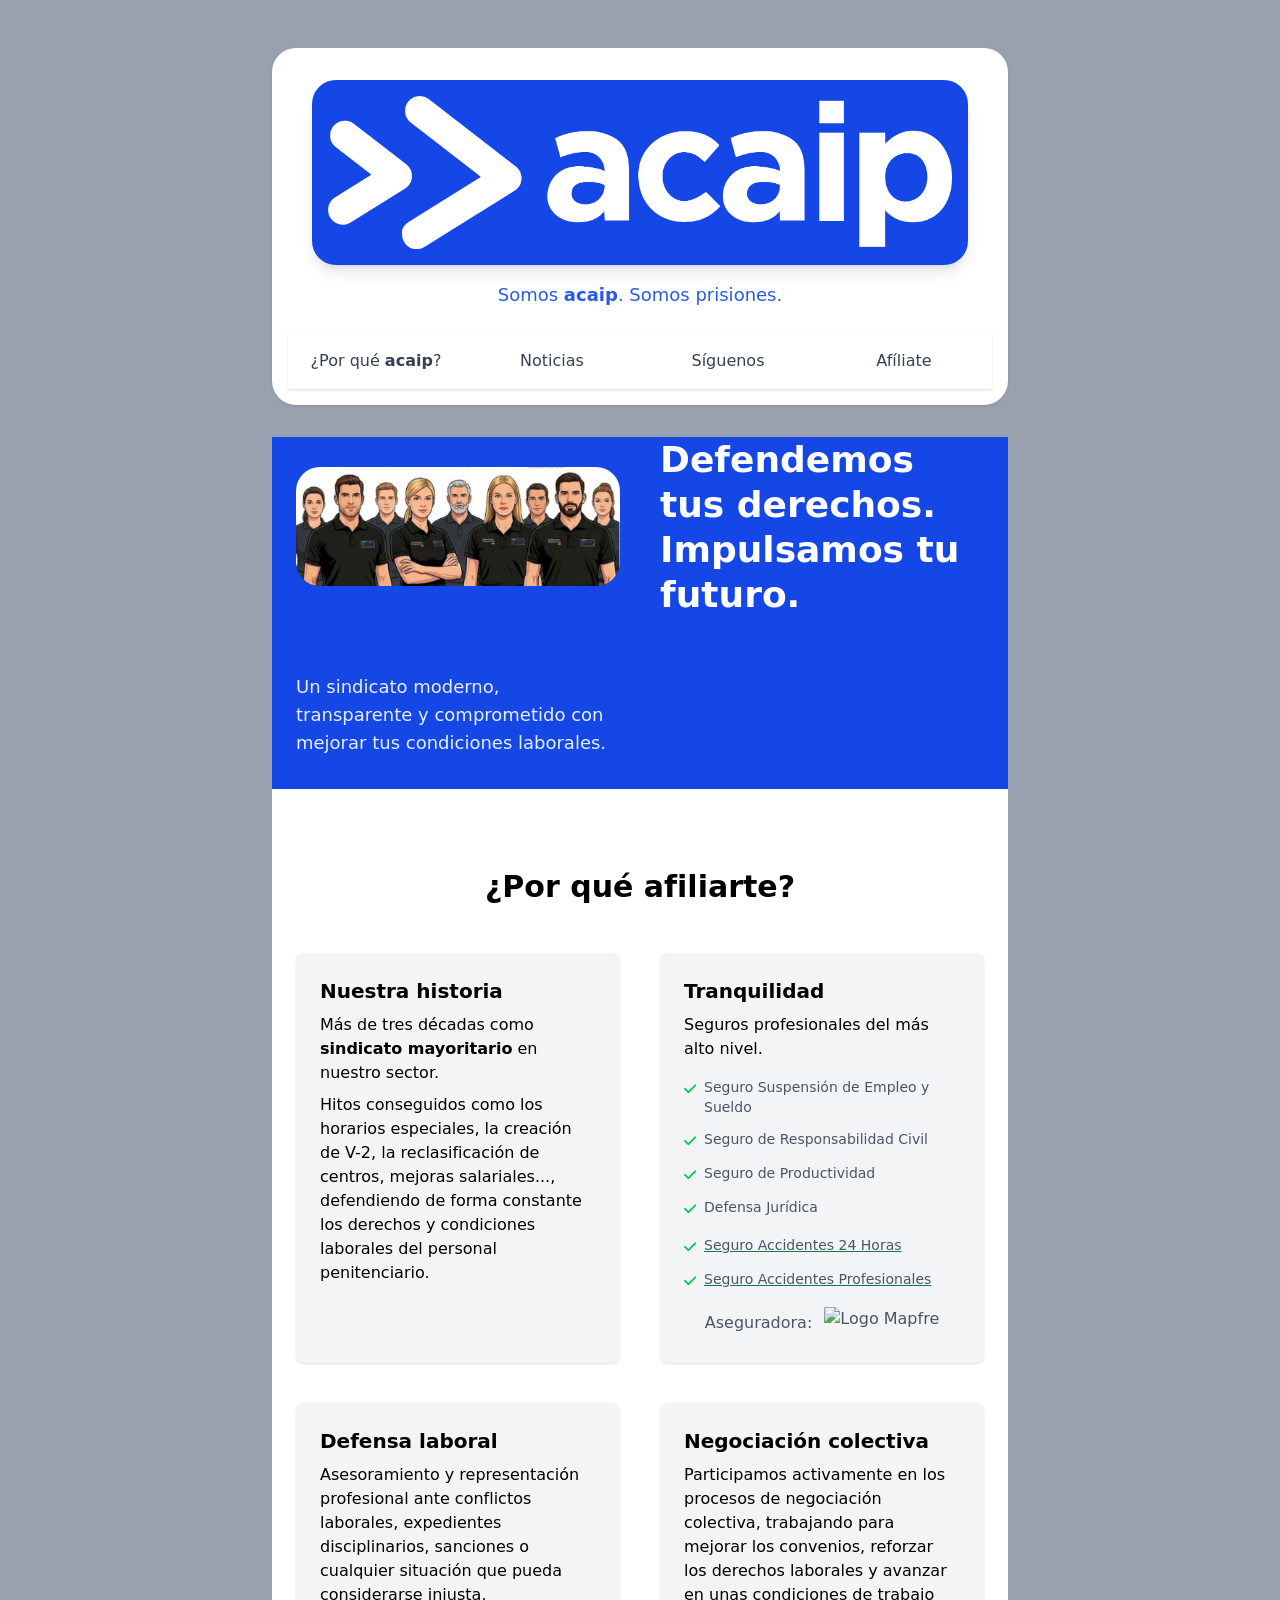
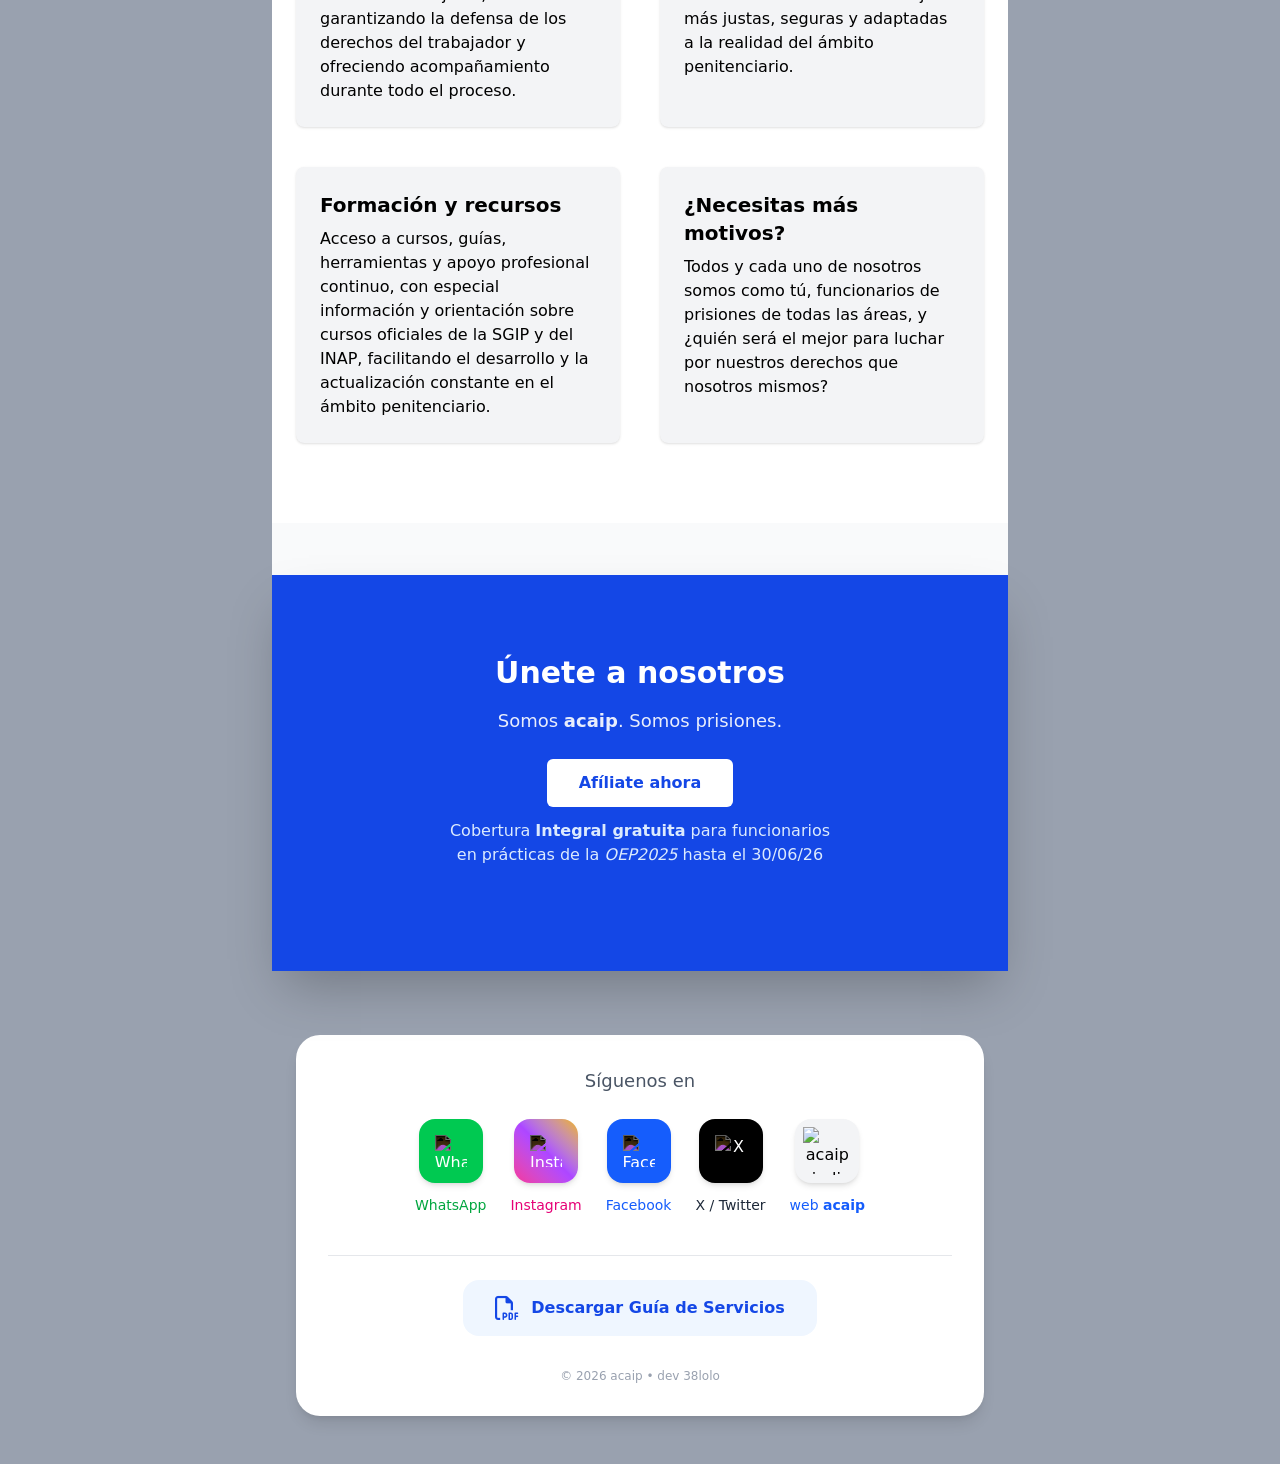
==== commit 95e61a50: "añadido menú de navegación y secciones de "¿Por qué acaip?" y "Síguenos"" ====
--- a/index.html
+++ b/index.html
@@ -16,16 +16,46 @@
 <body class="bg-gray-400 py-12 px-4 max-w-3xl mx-auto">
 
   <!-- NAV -->
-  <header class="bg-white shadow-sm sticky top-0 z-50 mb-8 rounded-3xl p-4">
+  <header class="bg-white shadow-sm top-0 z-50 mb-8 rounded-3xl p-4">
     <nav class="max-w-7xl mx-auto px-6 py-4 flex justify-between items-center gap-10">
       <div class="block rounded-3xl shadow-lg p-4 text-center bg-blue-700">
           <img src="./assets/acaip.webp" alt="logo-acaip">
       </div>
-      <a href="./afiliate.html" class="text-center px-4 py-2 bg-blue-700 text-white rounded-2xl hover:bg-blue-800 transition">
-        Afíliate ahora
-      </a>
+      
     </nav>
     <p class="mb-6 text-blue-700 text-lg opacity-90 text-center">Somos <strong>acaip</strong>. Somos prisiones.</p>
+    <nav class="bg-white shadow">
+      <ul class="flex w-full">
+        <li class="flex-1 text-center">
+          <a href="#por-que-acaip" 
+            class="block py-4 text-gray-700 font-medium transition-all duration-300 hover:text-blue-600 hover:bg-gray-100">
+            ¿Por qué <strong>acaip</strong>?
+          </a>
+        </li>
+
+        <li class="flex-1 text-center">
+          <a href="#noticias" 
+            class="block py-4 text-gray-700 font-medium transition-all duration-300 hover:text-blue-600 hover:bg-gray-100">
+            Noticias
+          </a>
+        </li>
+
+        <li class="flex-1 text-center">
+          <a href="#siguenos" 
+            class="block py-4 text-gray-700 font-medium transition-all duration-300 hover:text-blue-600 hover:bg-gray-100">
+            Síguenos
+          </a>
+        </li>
+
+        <li class="flex-1 text-center">
+          <a href="./afiliate.html" 
+            class="block py-4 text-gray-700 font-medium transition-all duration-300 hover:text-blue-600 hover:bg-gray-100">
+            Afíliate
+          </a>
+        </li>
+      </ul>
+    </nav>
+
   </header>
 
   <!-- HERO -->
@@ -47,7 +77,7 @@
   </section>
 
   <!-- MOTIVOS PARA AFILIARSE -->
-  <section class="py-20 bg-white">
+  <section class="py-20 bg-white" id="por-que-acaip">
     <div class="max-w-7xl mx-auto px-6">
       <h3 class="text-3xl font-bold text-center mb-12">¿Por qué afiliarte?</h3>
 
@@ -122,7 +152,7 @@
 </section>
   <!-- FOOTER -->
   
-    <div class="max-w-3xl mx-auto mt-16 px-6">
+    <div id="siguenos" class="max-w-3xl mx-auto mt-16 px-6">
         <div class="bg-white rounded-3xl shadow-lg p-8 text-center">
             <p class="text-gray-600 mb-6 text-lg">Síguenos en</p>
             
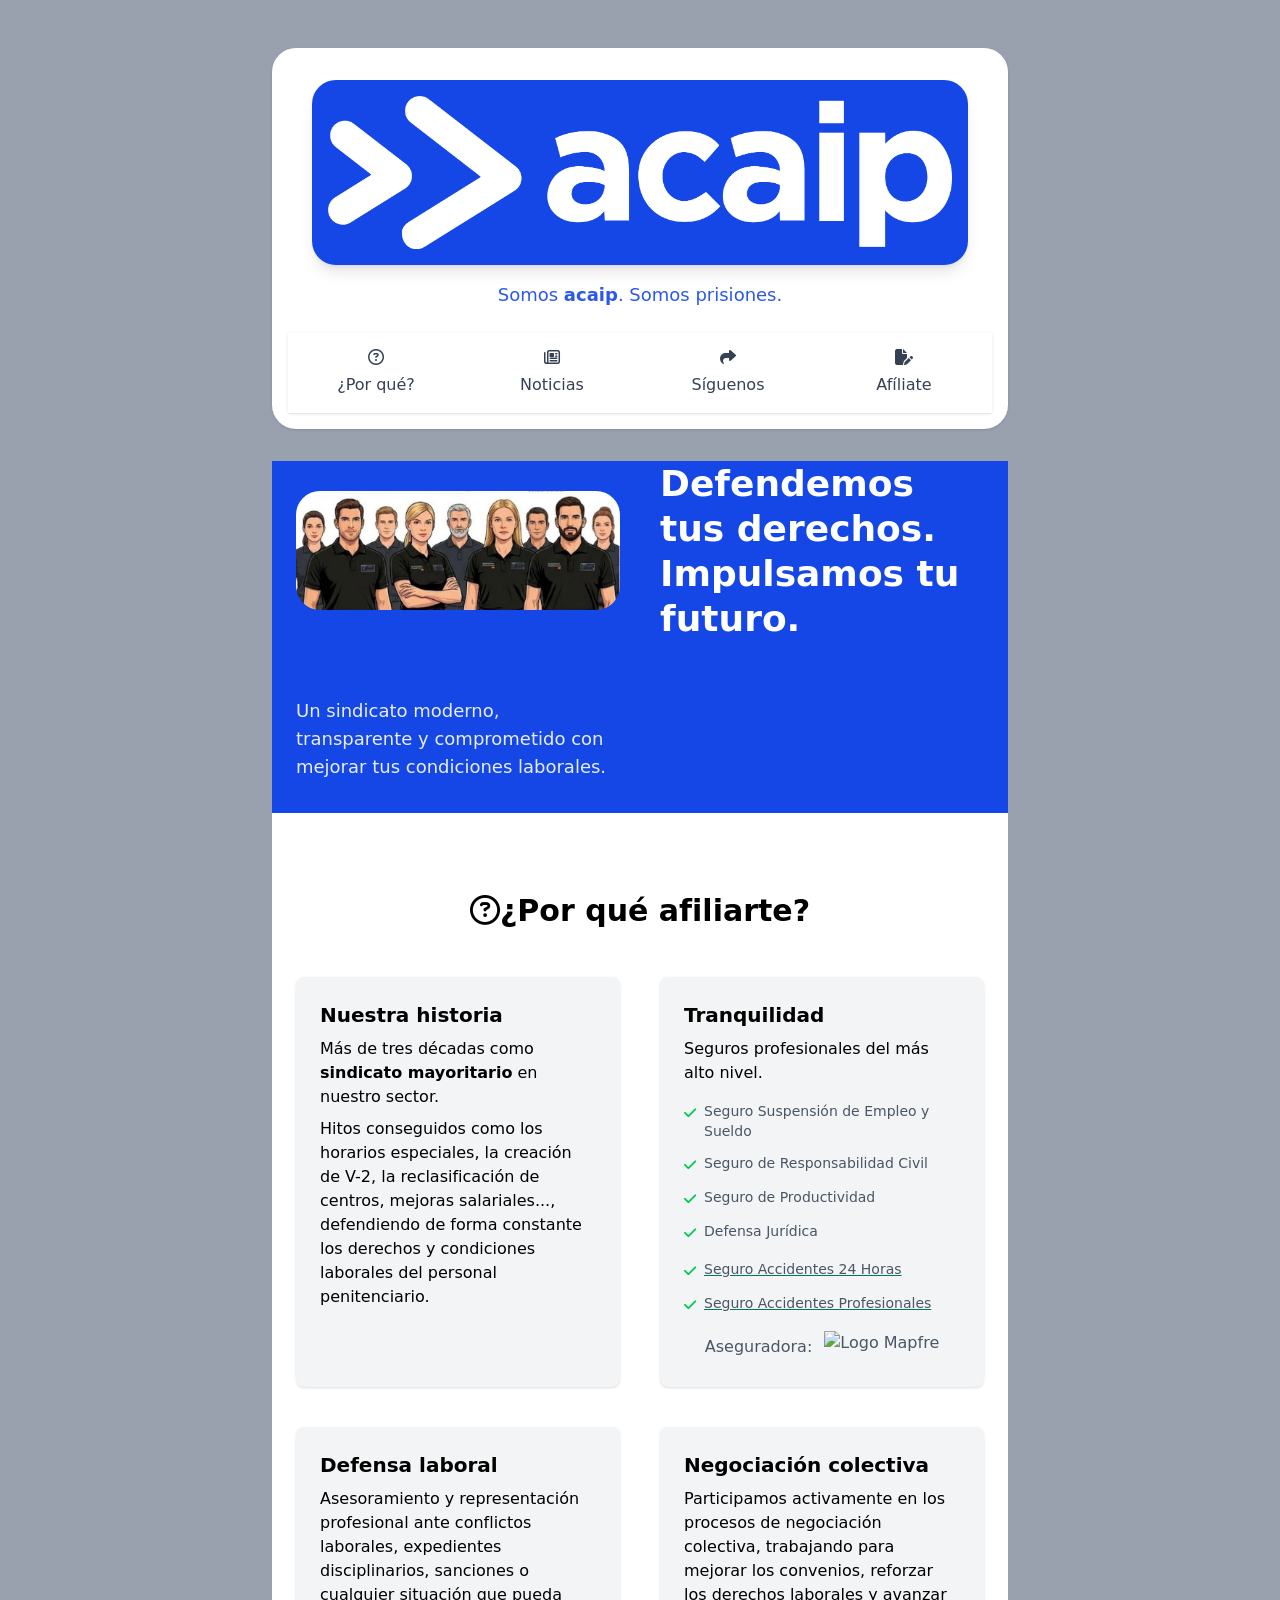
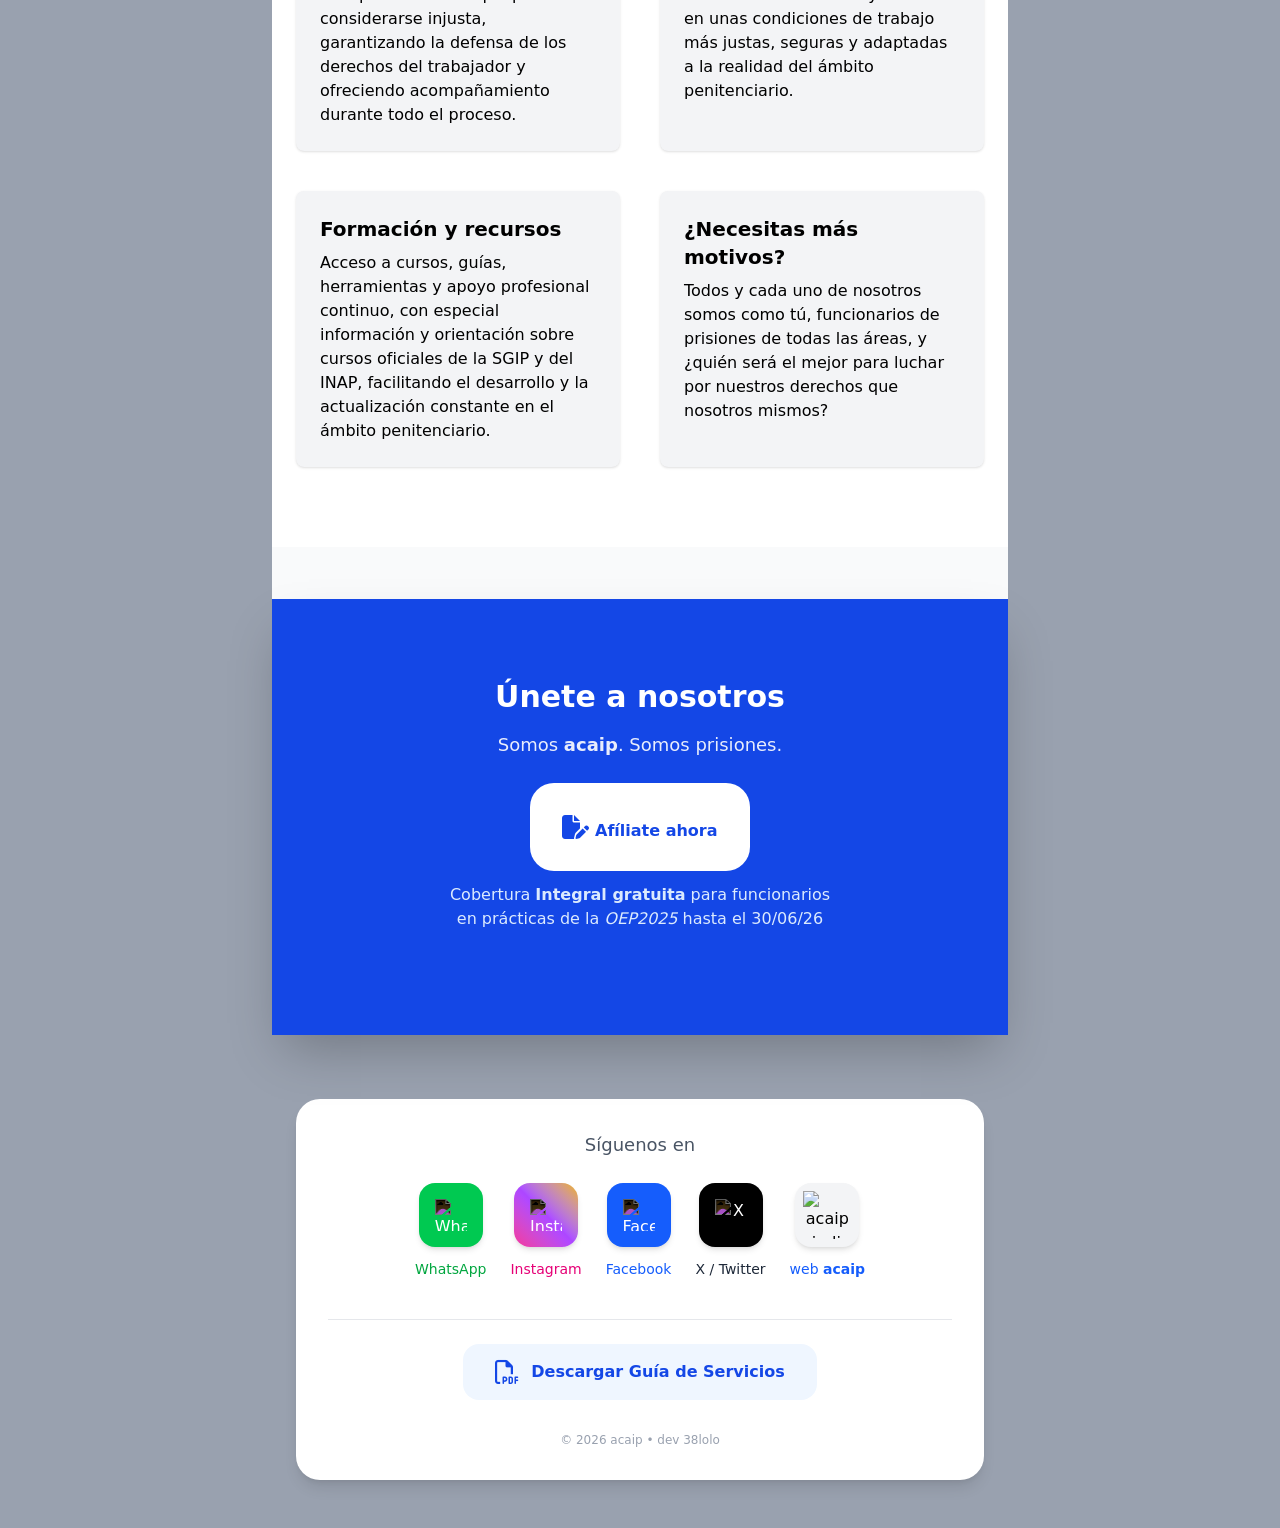
==== commit 1fb3e547: "mejorado el diseño del menú de navegación con clases flex y ajuste de texto" ====
--- a/index.html
+++ b/index.html
@@ -1,5 +1,5 @@
 <!DOCTYPE html>
-<html lang="es">
+<html lang="es" class="scroll-smooth">
 <head>
   <meta charset="UTF-8" />
   <meta name="viewport" content="width=device-width, initial-scale=1.0" />
@@ -16,7 +16,7 @@
 <body class="bg-gray-400 py-12 px-4 max-w-3xl mx-auto">
 
   <!-- NAV -->
-  <header class="bg-white shadow-sm top-0 z-50 mb-8 rounded-3xl p-4">
+  <header id="inicio" class="bg-white shadow-sm top-0 z-50 mb-8 rounded-3xl p-4">
     <nav class="max-w-7xl mx-auto px-6 py-4 flex justify-between items-center gap-10">
       <div class="block rounded-3xl shadow-lg p-4 text-center bg-blue-700">
           <img src="./assets/acaip.webp" alt="logo-acaip">
@@ -28,28 +28,32 @@
       <ul class="flex w-full">
         <li class="flex-1 text-center">
           <a href="#por-que-acaip" 
-            class="block py-4 text-gray-700 font-medium transition-all duration-300 hover:text-blue-600 hover:bg-gray-100">
-            ¿Por qué <strong>acaip</strong>?
+            class="flex flex-col items-center py-4 text-gray-700 text-2xs font-medium transition-all duration-300 hover:text-blue-600 hover:bg-gray-100">
+            <i class="fa-regular fa-circle-question fa-flip mb-2"></i>
+            ¿Por qué?
           </a>
         </li>
 
         <li class="flex-1 text-center">
           <a href="#noticias" 
-            class="block py-4 text-gray-700 font-medium transition-all duration-300 hover:text-blue-600 hover:bg-gray-100">
+            class="flex flex-col items-center py-4 text-gray-700 text-2xs font-medium transition-all duration-300 hover:text-blue-600 hover:bg-gray-100">
+            <i class="fa-regular fa-newspaper fa-bounce mb-2"></i>
             Noticias
           </a>
         </li>
 
         <li class="flex-1 text-center">
           <a href="#siguenos" 
-            class="block py-4 text-gray-700 font-medium transition-all duration-300 hover:text-blue-600 hover:bg-gray-100">
+            class="flex flex-col items-center py-4 text-gray-700 text-2xs font-medium transition-all duration-300 hover:text-blue-600 hover:bg-gray-100">
+            <i class="fa-solid fa-share fa-fade mb-2"></i>
             Síguenos
           </a>
         </li>
 
         <li class="flex-1 text-center">
           <a href="./afiliate.html" 
-            class="block py-4 text-gray-700 font-medium transition-all duration-300 hover:text-blue-600 hover:bg-gray-100">
+            class="flex flex-col items-center py-4 text-gray-700 text-2xs font-medium transition-all duration-300 hover:text-blue-600 hover:bg-gray-100">
+            <i class="fa-solid fa-file-pen fa-beat mb-2"></i>
             Afíliate
           </a>
         </li>
@@ -79,7 +83,7 @@
   <!-- MOTIVOS PARA AFILIARSE -->
   <section class="py-20 bg-white" id="por-que-acaip">
     <div class="max-w-7xl mx-auto px-6">
-      <h3 class="text-3xl font-bold text-center mb-12">¿Por qué afiliarte?</h3>
+      <h3 class="text-3xl font-bold text-center mb-12"><i class="fa-regular fa-circle-question fa-flip"></i>¿Por qué afiliarte?</h3>
 
       <div class="grid md:grid-cols-2 gap-10">
         <div class="p-6 bg-gray-100 rounded-lg shadow-sm hover:shadow-md transition">
@@ -133,7 +137,10 @@
   <!-- Sección NOTICIAS (fondo claro) -->
 <section id="noticias" class="py-20 bg-gray-50 pb-32 relative z-10">
   <div class="container mx-auto px-4">
-    <h3 class="text-3xl font-bold text-center mb-12">Últimas noticias</h3>
+    <h3 class="text-3xl font-bold text-center mb-12">
+      <i class="fa-regular fa-newspaper fa-bounce"></i>
+      Últimas noticias
+    </h3>
     <div class="tagembed-widget" style="width:100%;height:100%;overflow:auto;" data-widget-id="324074" data-website="1"></div>
     <script src="https://widget.tagembed.com/embed.min.js" type="text/javascript"></script>
   </div>
@@ -144,7 +151,8 @@
   <div class="container mx-auto px-4">
     <h3 class="text-3xl font-bold mb-4">Únete a nosotros</h3>
     <p class="mb-6 text-lg opacity-90">Somos <strong>acaip</strong>. Somos prisiones.</p>
-    <a href="./afiliate.html" class="px-8 py-3 bg-white text-blue-700 font-semibold rounded-md hover:bg-gray-100 transition inline-block">
+    <a href="./afiliate.html" class="px-8 py-3 bg-white text-blue-700 font-semibold rounded-3xl hover:bg-gray-100 transition inline-block">
+      <i class="fa-solid fa-file-pen fa-beat py-5 text-2xl "></i>
       Afíliate ahora
     </a>
     <p class="mt-3 text-blue-100 text-normal text-balance">Cobertura <strong> Integral gratuita</strong> para funcionarios en prácticas de la <em>OEP2025</em> hasta el 30/06/26</p><br>
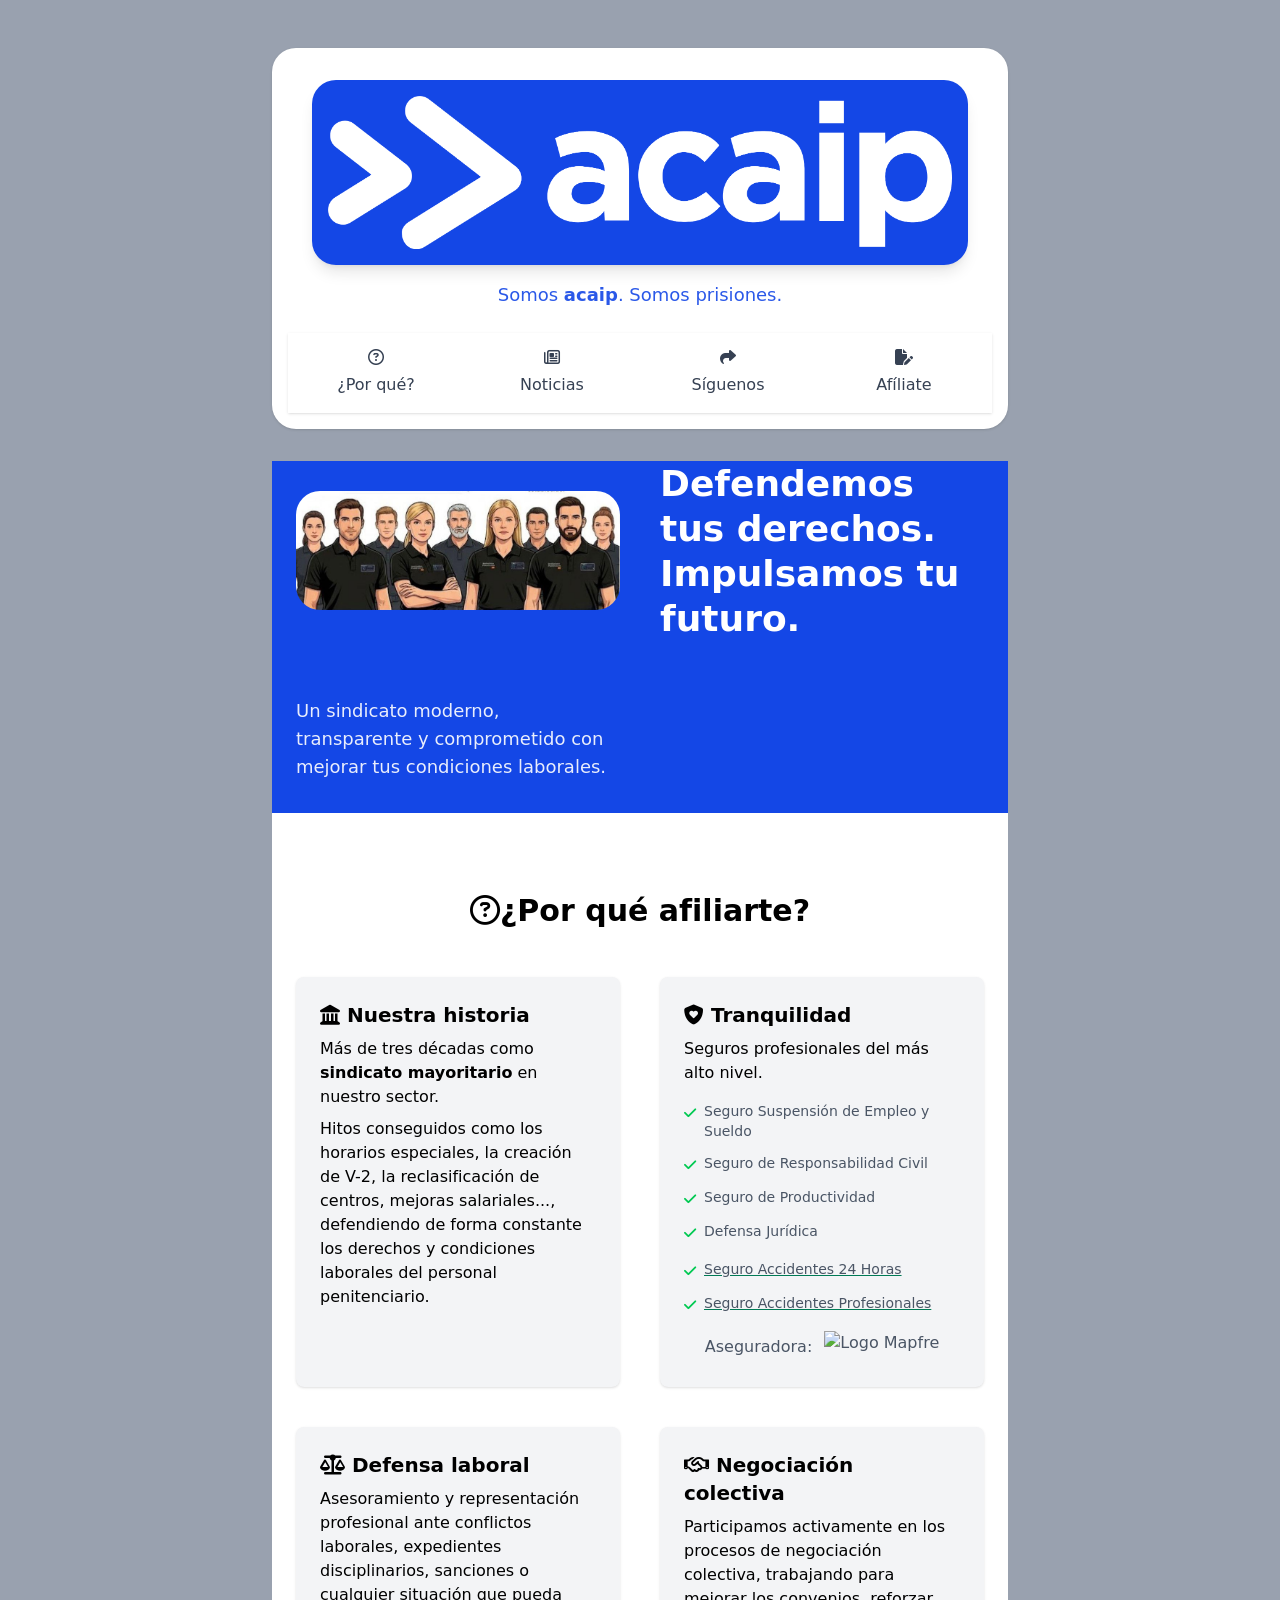
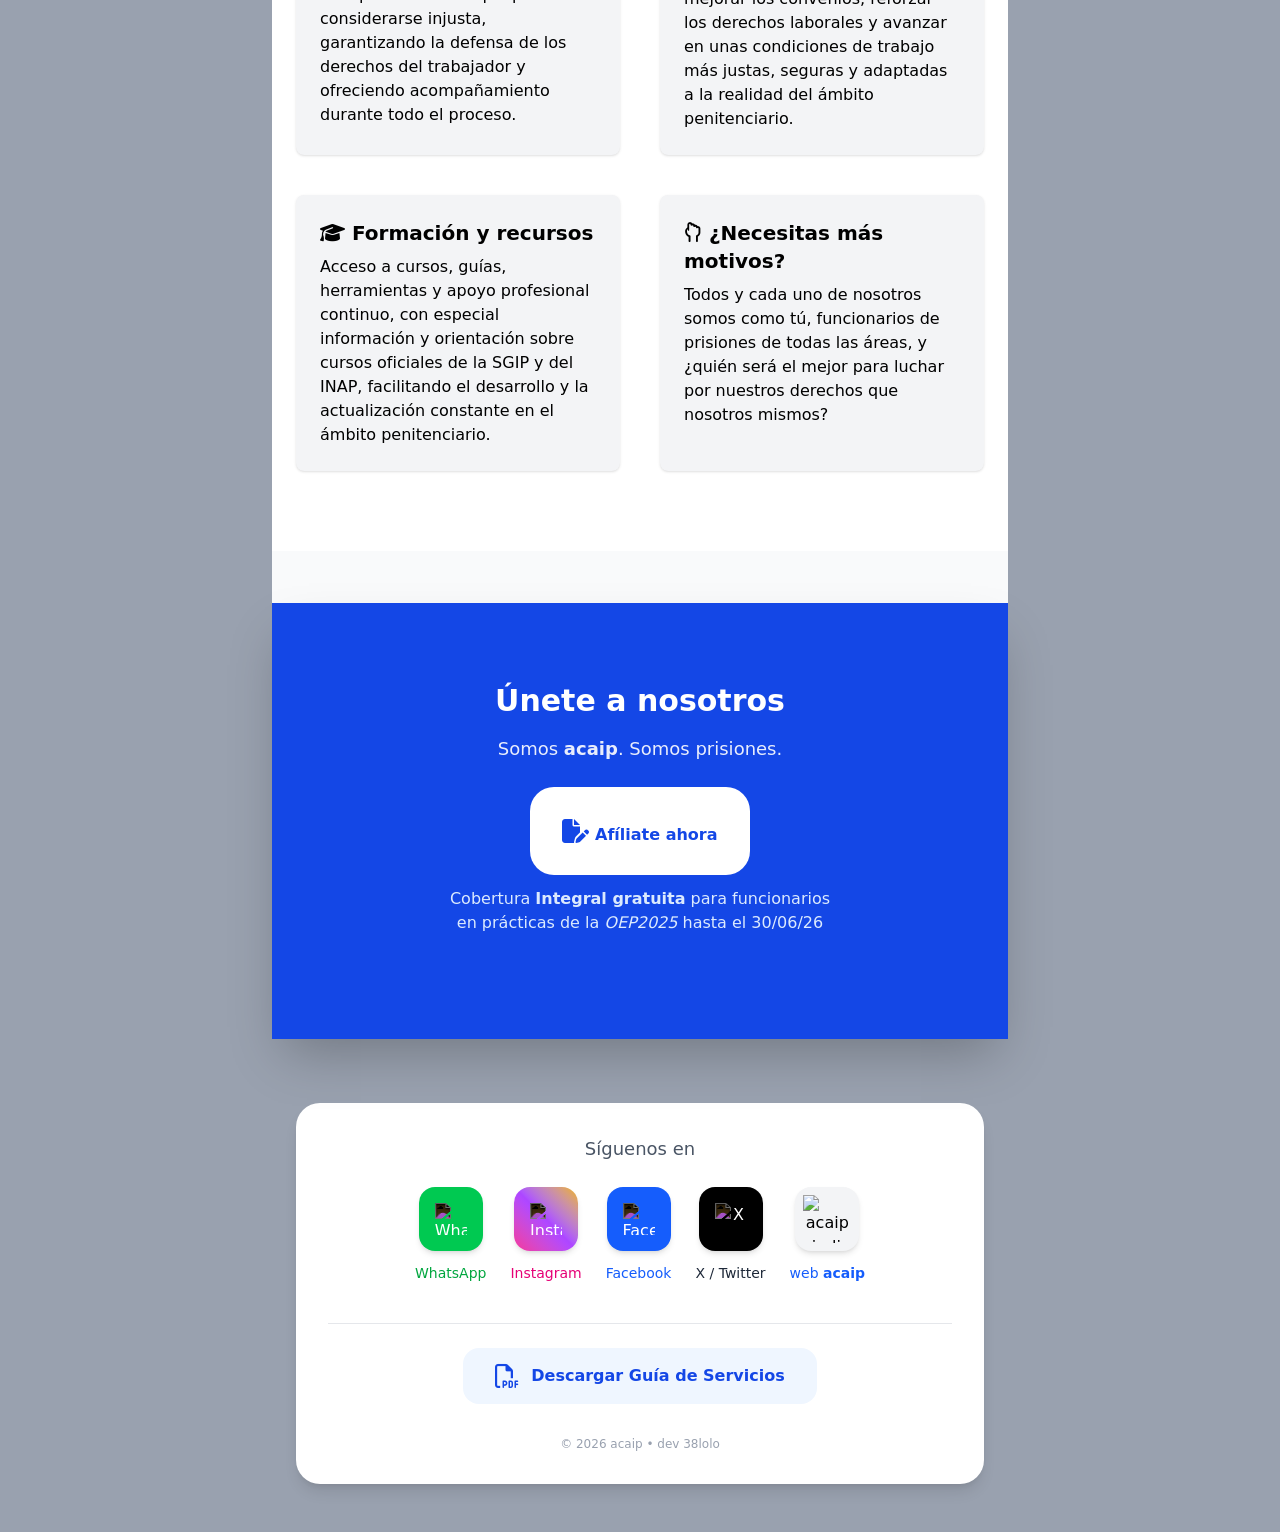
==== commit 75b1c4f2: "añadidos íconos a los encabezados de las secciones en la parte de motivos para afiliarse" ====
--- a/index.html
+++ b/index.html
@@ -87,13 +87,17 @@
 
       <div class="grid md:grid-cols-2 gap-10">
         <div class="p-6 bg-gray-100 rounded-lg shadow-sm hover:shadow-md transition">
-          <h4 class="text-xl font-semibold mb-2">Nuestra historia</h4>
+          <h4 class="text-xl font-semibold mb-2">
+            <i class="fa-solid fa-landmark"></i>
+            Nuestra historia</h4>
           <p class="mb-2">Más de tres décadas como <strong>sindicato mayoritario</strong> en nuestro sector.</p>
           <p>Hitos conseguidos como los horarios especiales, la creación de V-2, la reclasificación de centros, mejoras salariales..., defendiendo de forma constante los derechos y condiciones laborales del personal penitenciario.</p>
         </div>
 
         <div class="p-6 bg-gray-100 rounded-lg shadow-sm hover:shadow-md transition">
-          <h4 class="text-xl font-semibold mb-2">Tranquilidad</h4>
+          <h4 class="text-xl font-semibold mb-2">
+            <i class="fa-solid fa-shield-heart"></i>
+            Tranquilidad</h4>
           <p class="mb-4">Seguros profesionales del más alto nivel.</p>
           <ul class="space-y-3 text-sm text-gray-600">
               <li class="flex items-start gap-2"><span class="text-green-500 mt-0.5"><i class="fa-solid fa-check"></i></span> Seguro Suspensión de Empleo y Sueldo</li>
@@ -113,21 +117,29 @@
 
         
         <div class="p-6 bg-gray-100 rounded-lg shadow-sm hover:shadow-md transition">
-          <h4 class="text-xl font-semibold mb-2">Defensa laboral</h4>
+          <h4 class="text-xl font-semibold mb-2">
+            <i class="fa-solid fa-scale-balanced"></i>
+            Defensa laboral</h4>
           <p>Asesoramiento y representación profesional ante conflictos laborales, expedientes disciplinarios, sanciones o cualquier situación que pueda considerarse injusta, garantizando la defensa de los derechos del trabajador y ofreciendo acompañamiento durante todo el proceso.</p>
         </div>
 
         <div class="p-6 bg-gray-100 rounded-lg shadow-sm hover:shadow-md transition">
-          <h4 class="text-xl font-semibold mb-2">Negociación colectiva</h4>
+          <h4 class="text-xl font-semibold mb-2">
+            <i class="fa-regular fa-handshake"></i>
+            Negociación colectiva</h4>
           <p>Participamos activamente en los procesos de negociación colectiva, trabajando para mejorar los convenios, reforzar los derechos laborales y avanzar en unas condiciones de trabajo más justas, seguras y adaptadas a la realidad del ámbito penitenciario.</p>
         </div>
 
         <div class="p-6 bg-gray-100 rounded-lg shadow-sm hover:shadow-md transition">
-          <h4 class="text-xl font-semibold mb-2">Formación y recursos</h4>
+          <h4 class="text-xl font-semibold mb-2">
+            <i class="fa-solid fa-graduation-cap"></i>
+            Formación y recursos</h4>
           <p>Acceso a cursos, guías, herramientas y apoyo profesional continuo, con especial información y orientación sobre cursos oficiales de la SGIP y del INAP, facilitando el desarrollo y la actualización constante en el ámbito penitenciario.</p>
         </div>
         <div class="p-6 bg-gray-100 rounded-lg shadow-sm hover:shadow-md transition">
-          <h4 class="text-xl font-semibold mb-2">¿Necesitas más motivos?</h4>
+          <h4 class="text-xl font-semibold mb-2">
+            <i class="fa-regular fa-hand-back-fist"></i>
+            ¿Necesitas más motivos?</h4>
           <p>Todos y cada uno de nosotros somos como tú, funcionarios de prisiones de todas las áreas, y ¿quién será el mejor para luchar por nuestros derechos que nosotros mismos?</p>
         </div>
       </div>
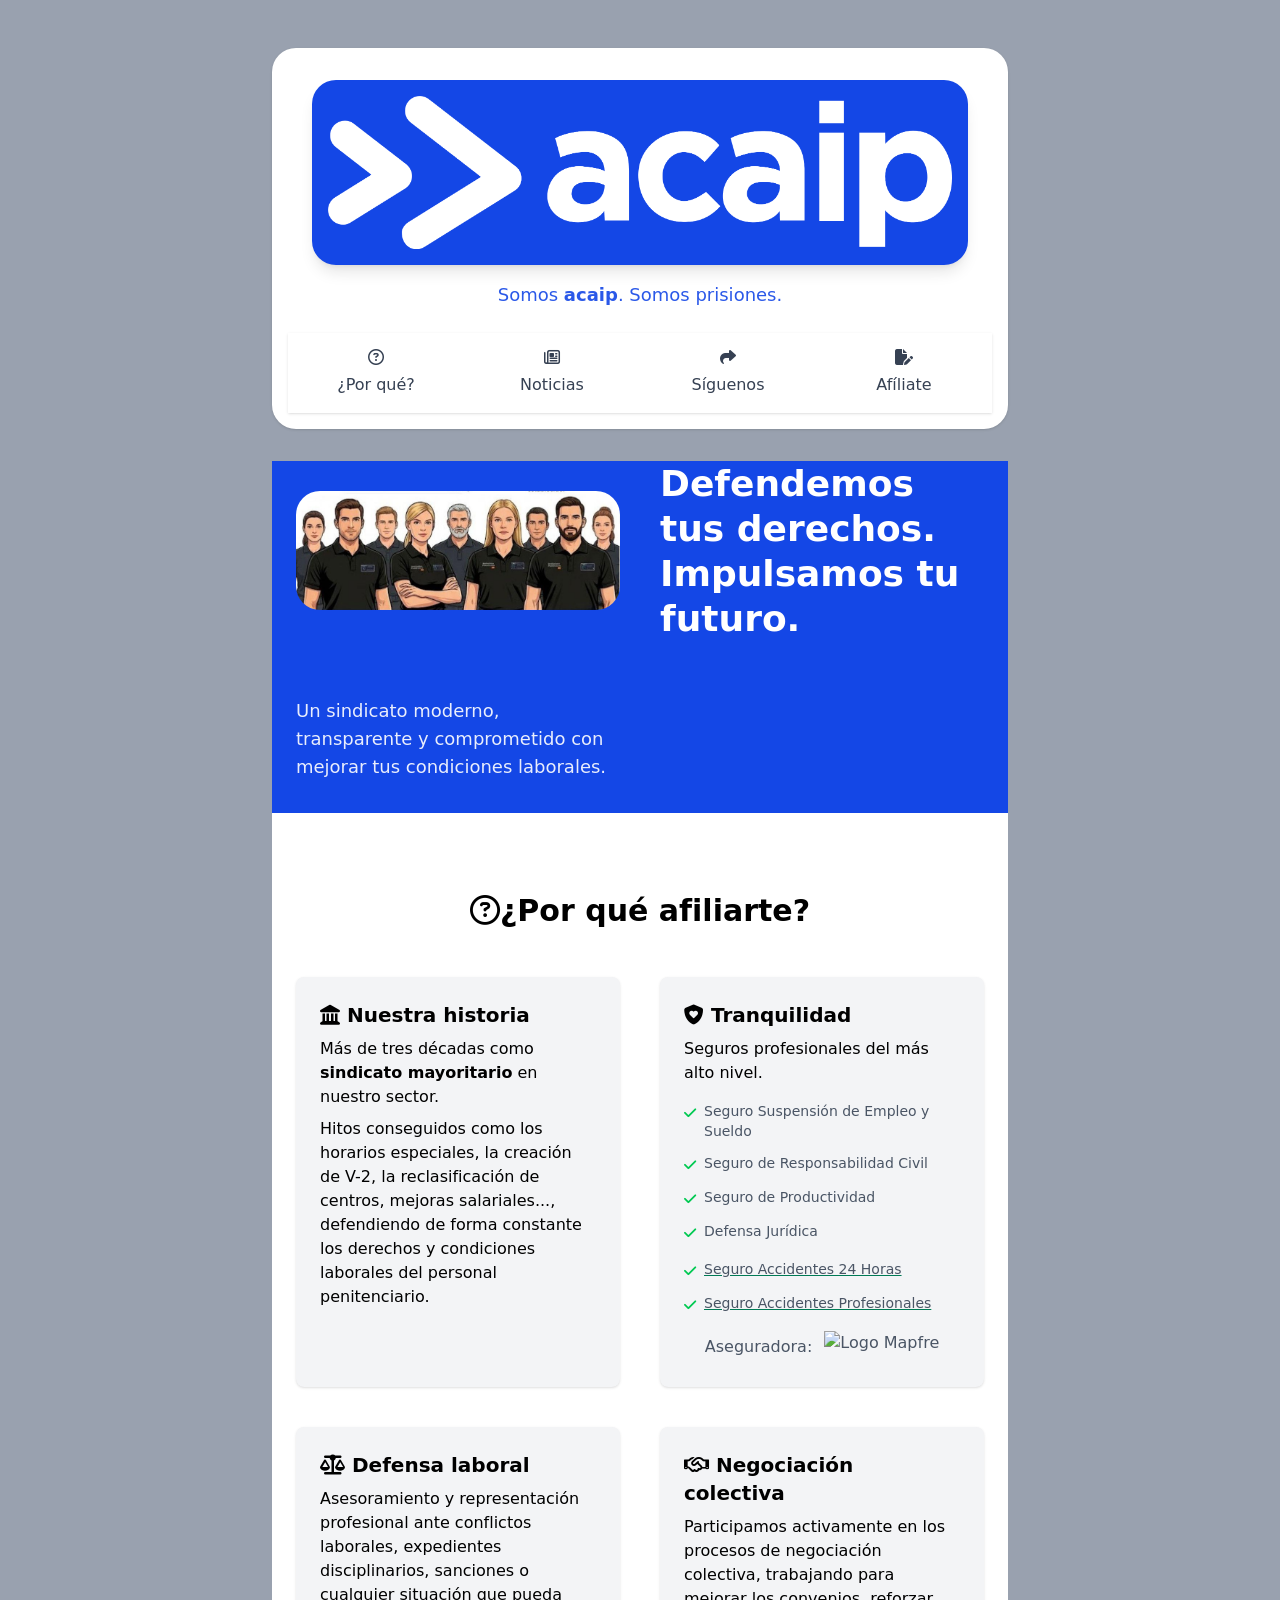
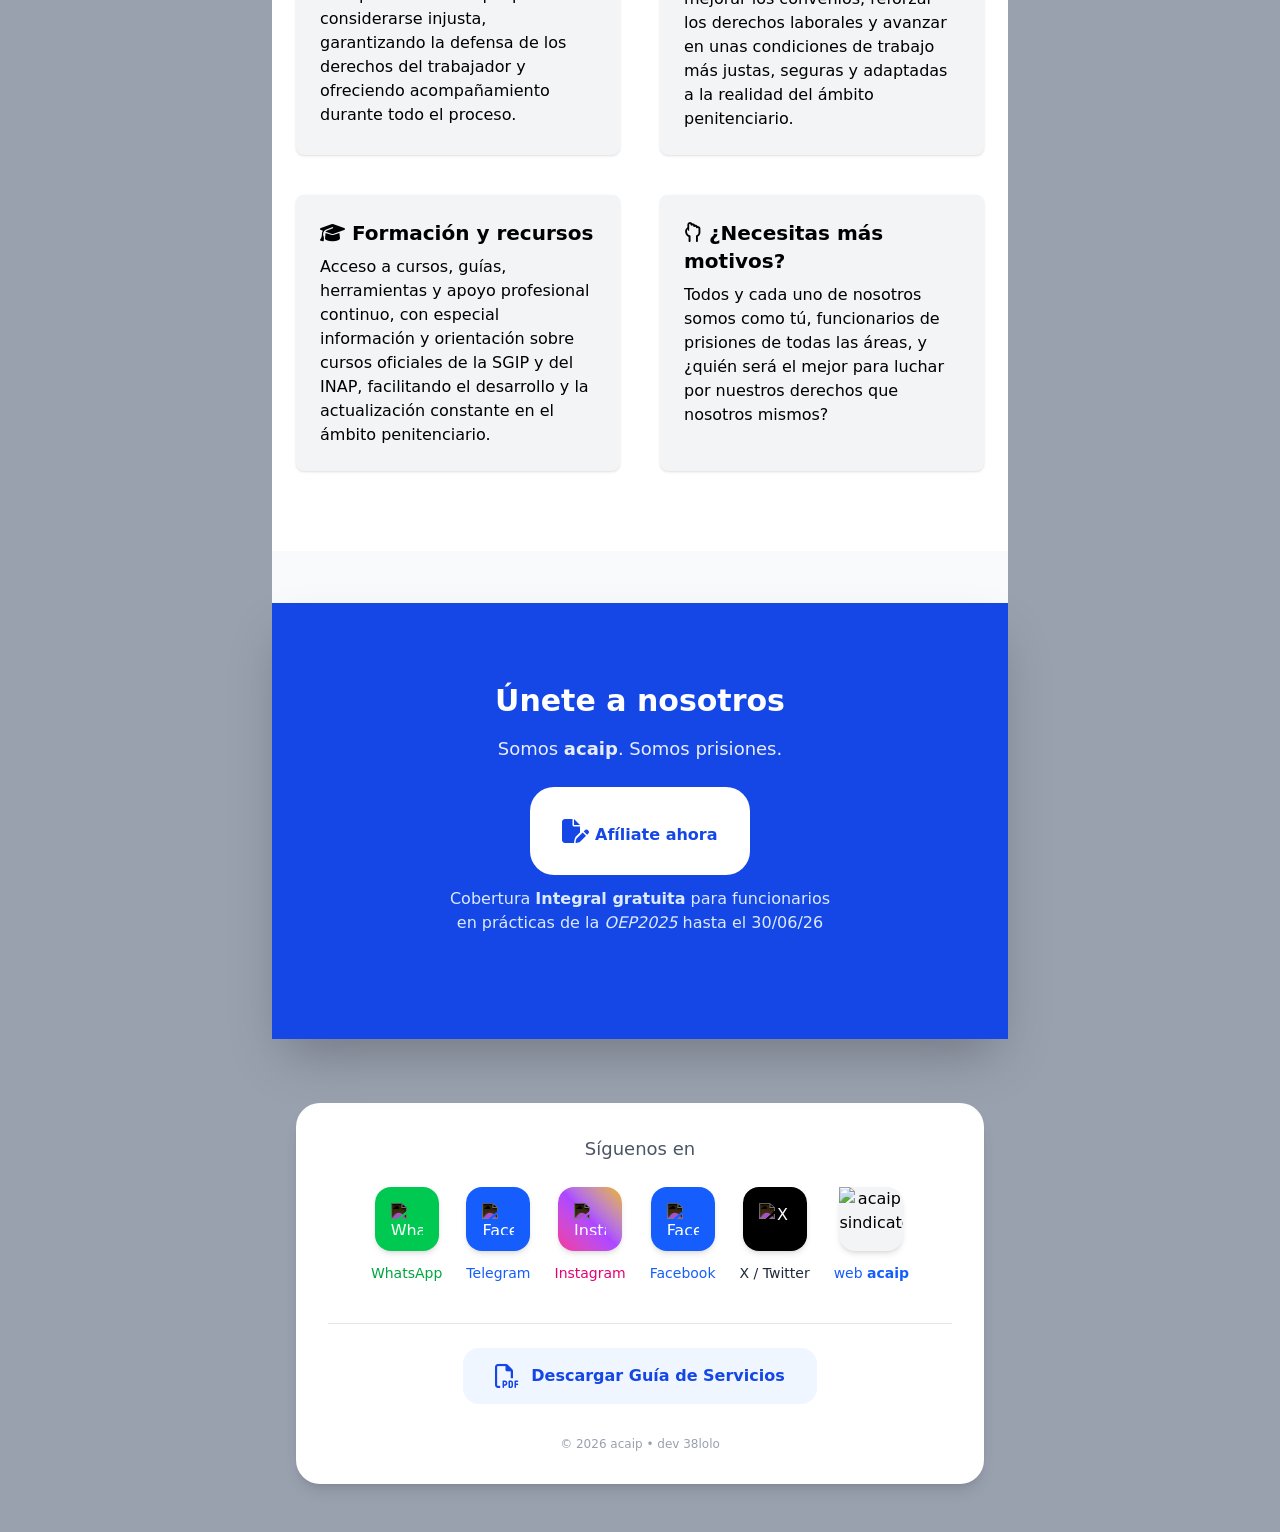
==== commit 836ffa2d: "añadido enlace y sección para Telegram en la parte de redes sociales" ====
--- a/index.html
+++ b/index.html
@@ -188,7 +188,16 @@
                     </div>
                     <span class="mt-3 text-sm font-medium text-green-600">WhatsApp</span>
                 </a>
-
+                <!-- Telegram -->
+                <a href="https://t.me/acaipsindicato" 
+                target="_blank"
+                class="flex flex-col items-center group">
+                    <div class="w-16 h-16 bg-blue-600 hover:bg-blue-700 transition rounded-2xl flex items-center justify-center shadow-md group-hover:scale-110">
+                        <img src="https://cdn.jsdelivr.net/gh/simple-icons/simple-icons/icons/telegram.svg" 
+                            alt="Facebook" class="w-8 h-8 invert">
+                    </div>
+                    <span class="mt-3 text-sm font-medium text-blue-600">Telegram</span>
+                </a>
                 <!-- Instagram -->
                 <a href="https://www.instagram.com/acaipsindicato/" 
                 target="_blank"
@@ -228,7 +237,7 @@
                 class="flex flex-col items-center group">
                     <div class="w-16 h-16 hover: bg-gray-100 transition rounded-2xl flex items-center justify-center shadow-md group-hover:scale-110">
                         <img src="./assets/icons/android-chrome-512x512.png" 
-                            alt="acaip sindicato" class="w-12 h-12  inverted">
+                            alt="acaip sindicato" class="w-16 h-16  inverted">
                     </div>
                     <span class="mt-3 text-sm font-medium text-blue-600">web <strong>acaip</strong></span>
                 </a>
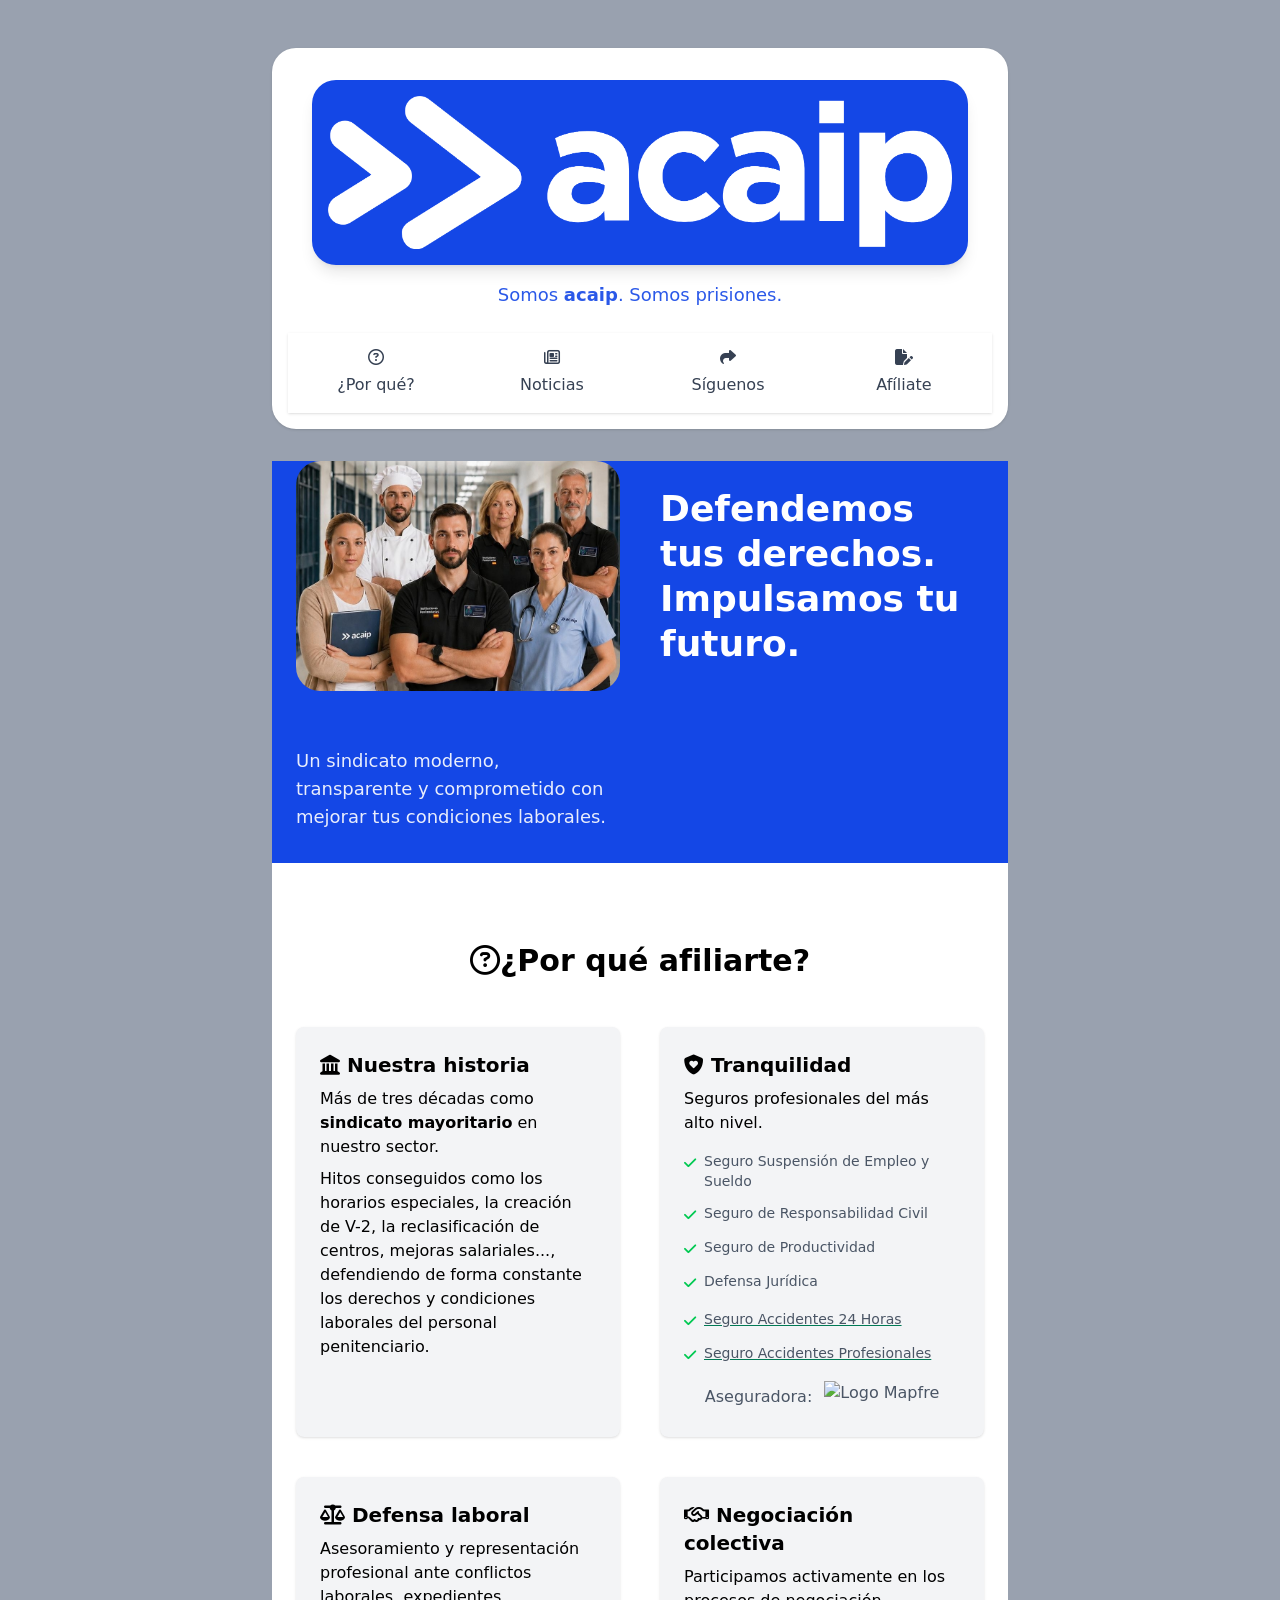
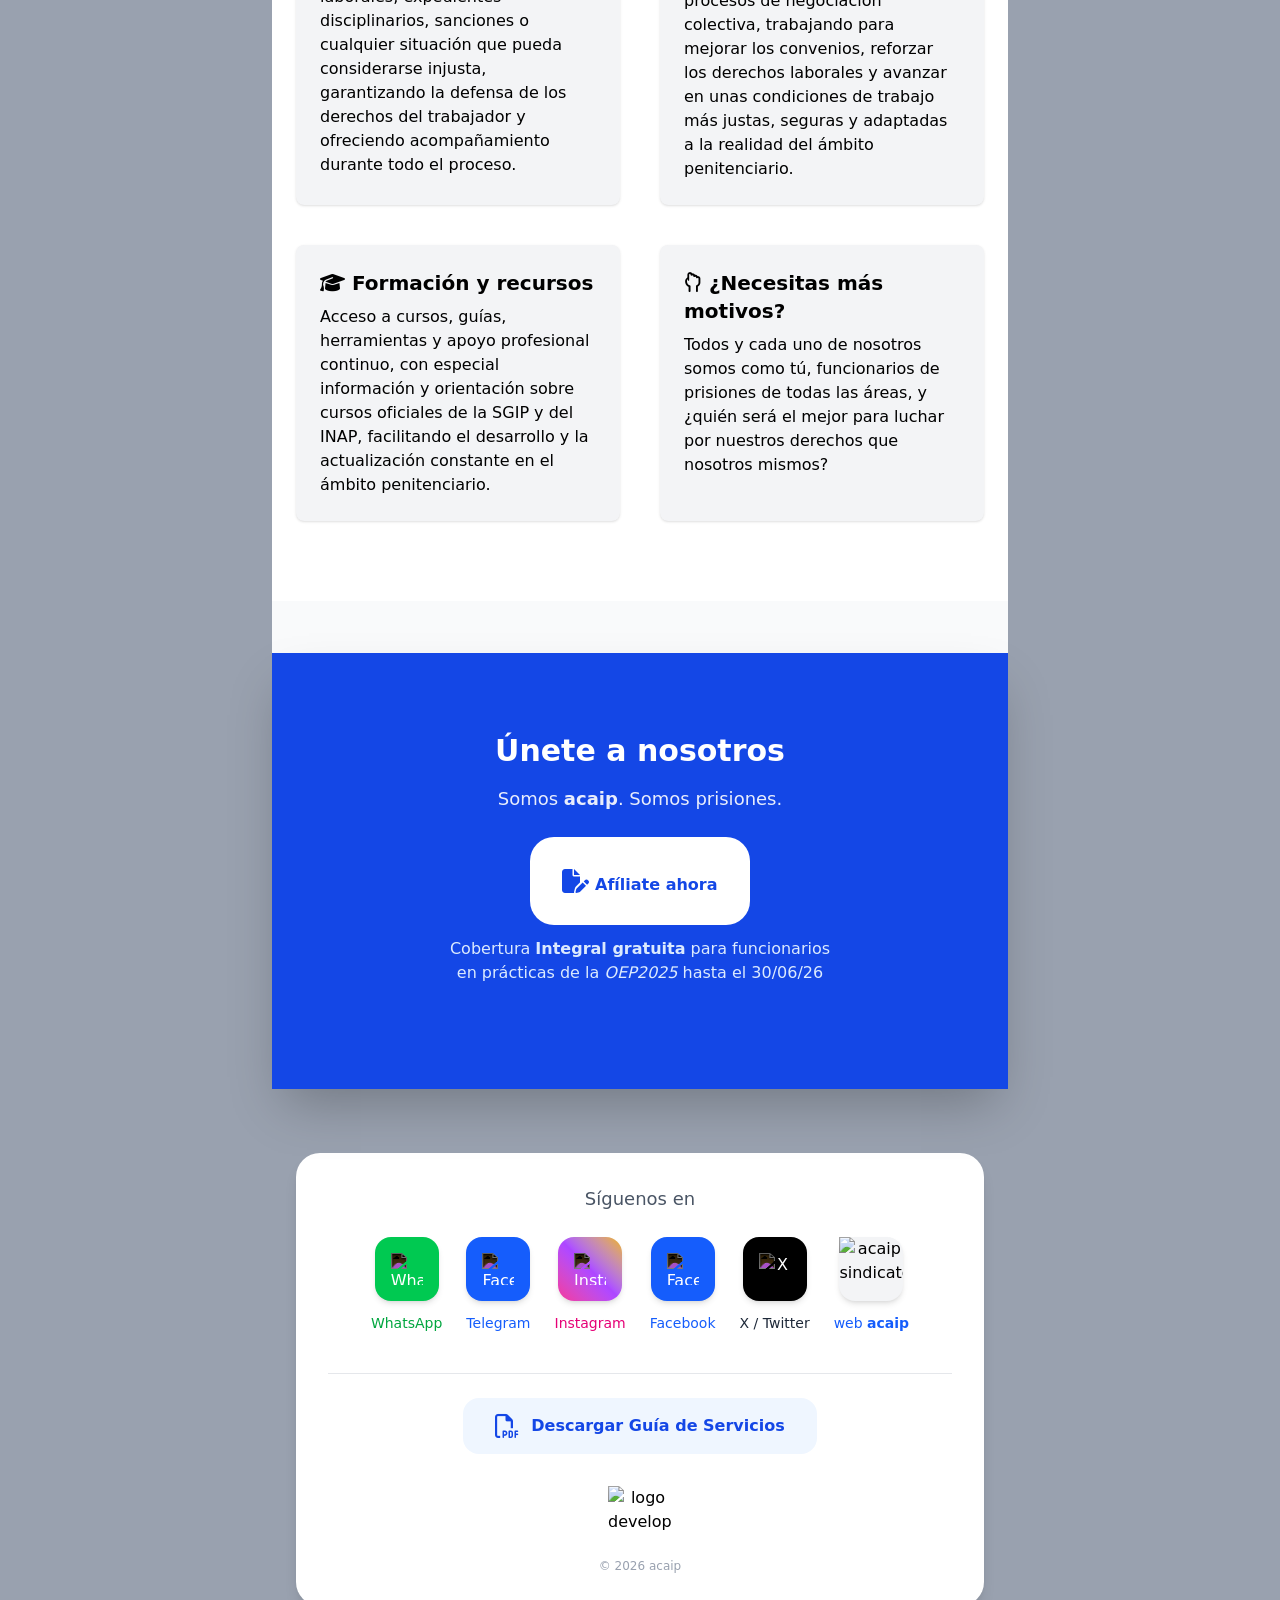
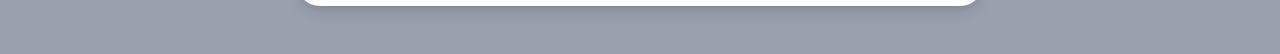
==== commit 1467d617: "Cambio de imagen func" ====
--- a/index.html
+++ b/index.html
@@ -3,6 +3,7 @@
 <head>
   <meta charset="UTF-8" />
   <meta name="viewport" content="width=device-width, initial-scale=1.0" />
+  <meta name="description" content="Sindicato profesional comprometido con la defensa de los derechos laborales, asesoría jurídica, representación sindical y apoyo a trabajadores penitenciarios. Información, actualidad y servicios para mejorar tus condiciones laborales."/>
   <title>acaip — Afíliate</title>
   <link rel="stylesheet" href="https://cdnjs.cloudflare.com/ajax/libs/font-awesome/6.6.0/css/all.min.css">
   <link rel="stylesheet" href="./src/output.css">
@@ -66,7 +67,7 @@
   <section class="bg-blue-700 text-white py-10 rounded-t-3xl">
     <div class="max-w-7xl mx-auto px-6 grid md:grid-cols-2 gap-10 items-center">
         
-        <img src="./assets/func.jpg" class="h-auto rounded-3xl" alt="Funcionarios de prisiones">
+        <img src="./assets/func2.jpeg" class="h-auto rounded-3xl" alt="Funcionarios penitenciarios">
               
         <h2 class="text-4xl font-extrabold leading-tight">
           Defendemos tus derechos. Impulsamos tu futuro.
@@ -253,9 +254,11 @@
                     Descargar Guía de Servicios
                 </a>
             </div>
-
-            <p class="text-xs text-gray-400 mt-8">
-                © 2026 acaip • dev 38lolo
+            <div class="flex justify-center items-center h-16 mt-8">
+              <img src="./assets/dev38.png" alt="logo developer" class="w-16 h-16">
+            </div>
+            <p class="text-xs text-gray-400 mt-2">
+                © 2026 acaip
             </p>
         </div>
     </div>
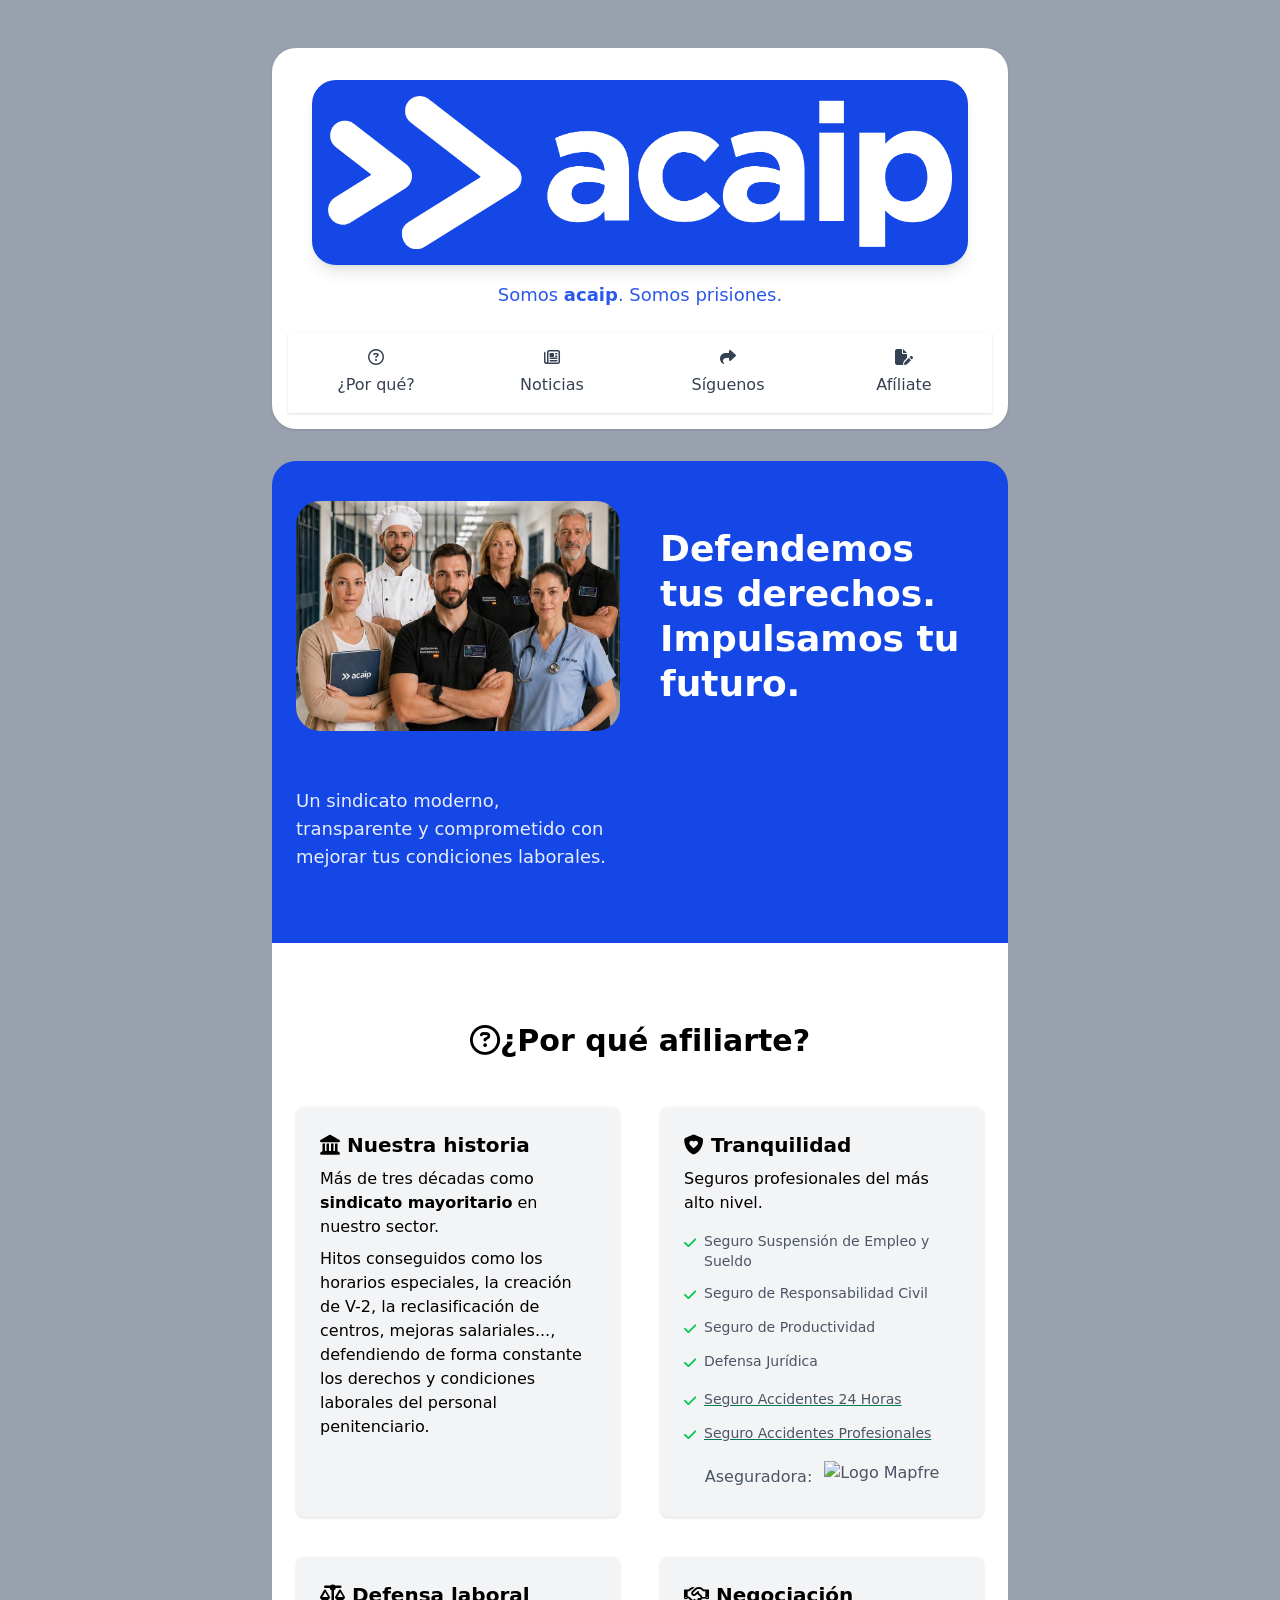
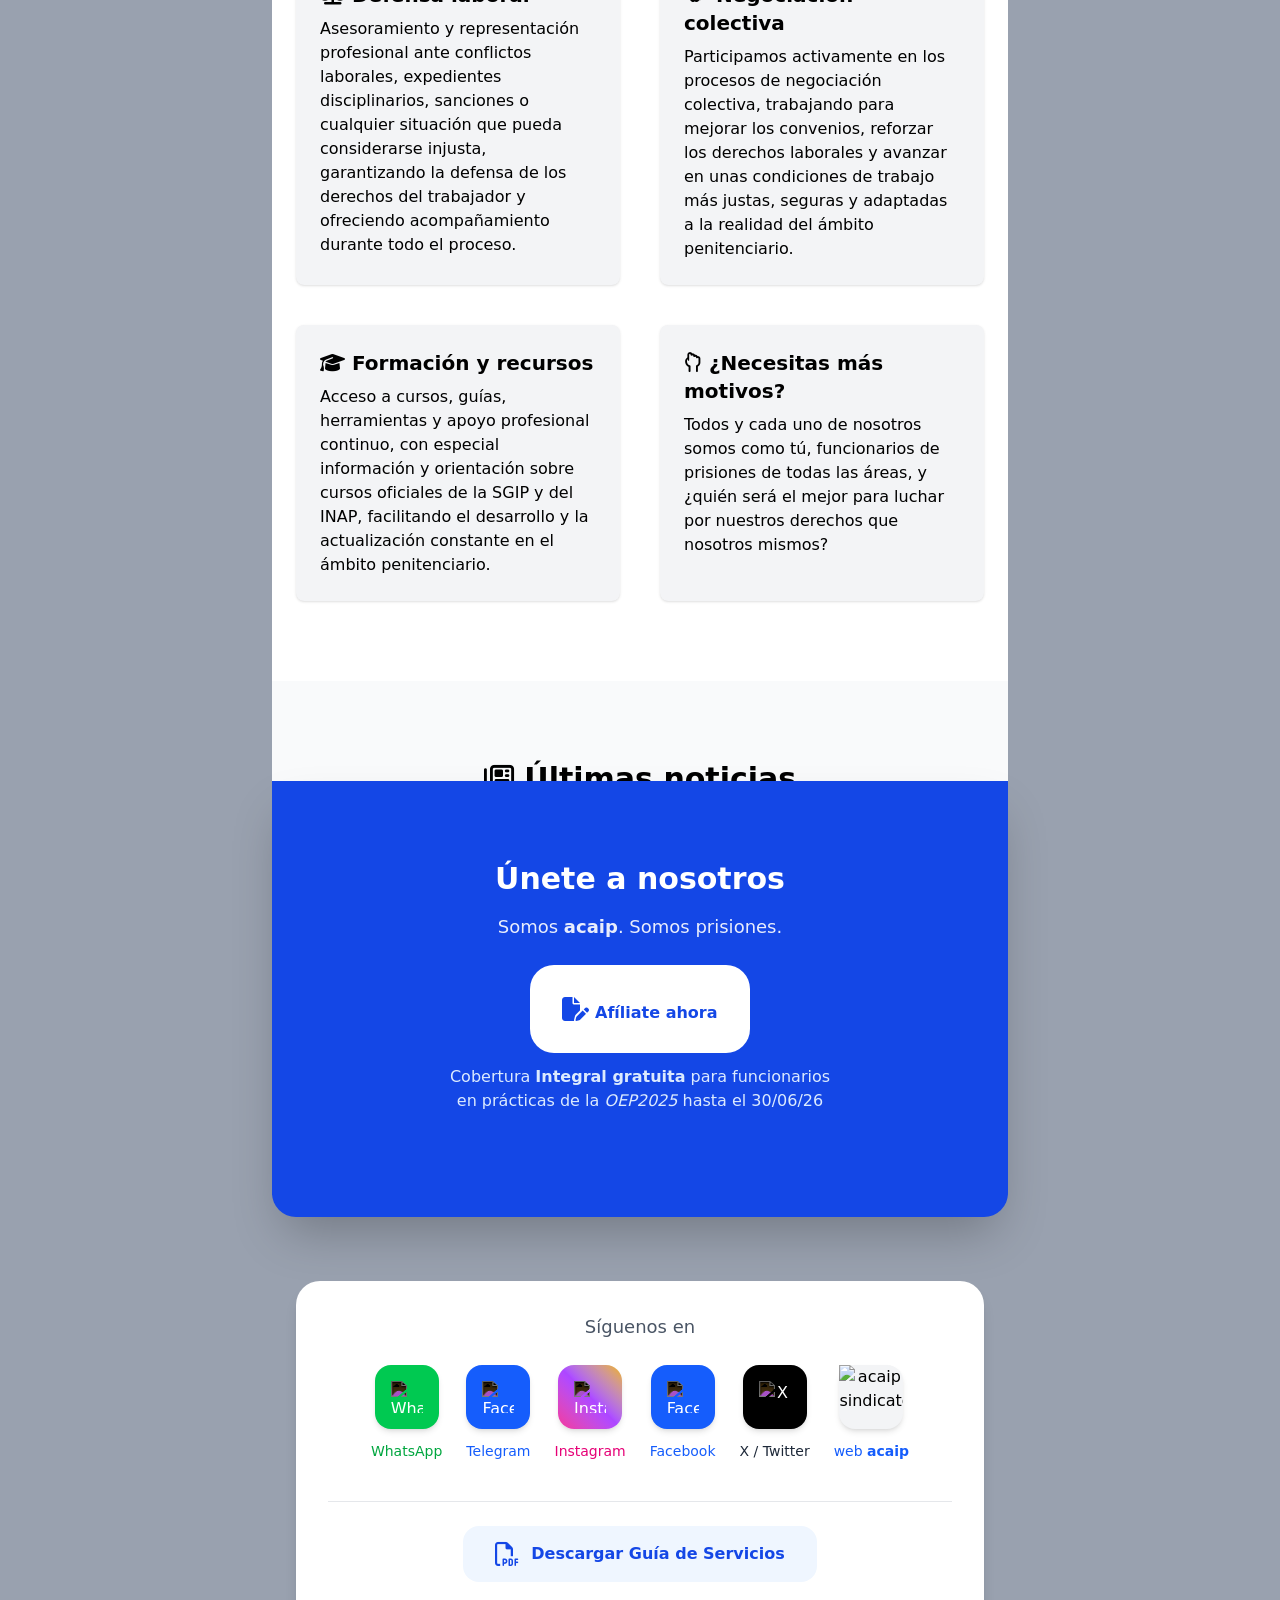
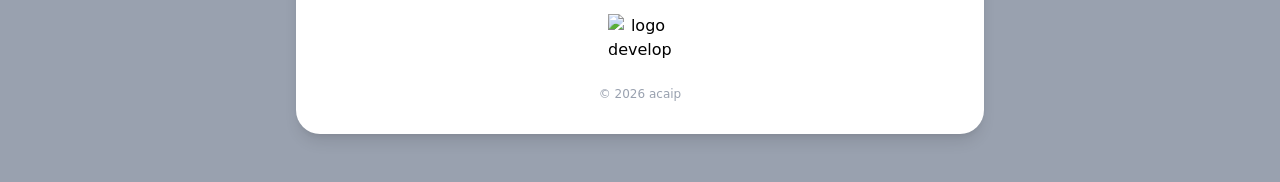
==== commit f6f74894: "Ajustada la clase de margen superior en la sección "afiliate" y añadidas nuevas utilidades de margen" ====
--- a/index.html
+++ b/index.html
@@ -160,7 +160,7 @@
 </section>
 
 <!-- CTA AFÍLIATE (solapa hacia arriba) -->
-<section id="afiliate" class="relative -mt-60 z-20 py-20 bg-blue-700 text-white text-center shadow-2xl rounded-b-3xl">
+<section id="afiliate" class="relative -mt-48 z-20 py-20 bg-blue-700 text-white text-center shadow-2xl rounded-b-3xl">
   <div class="container mx-auto px-4">
     <h3 class="text-3xl font-bold mb-4">Únete a nosotros</h3>
     <p class="mb-6 text-lg opacity-90">Somos <strong>acaip</strong>. Somos prisiones.</p>
--- a/src/output.css
+++ b/src/output.css
@@ -71,7 +71,6 @@
     --tracking-tight: -0.025em;
     --leading-tight: 1.25;
     --leading-relaxed: 1.625;
-    --radius-md: 0.375rem;
     --radius-lg: 0.5rem;
     --radius-2xl: 1rem;
     --radius-3xl: 1.5rem;
@@ -232,6 +231,9 @@
   }
 }
 @layer utilities {
+  .pointer-events-none {
+    pointer-events: none;
+  }
   .visible {
     visibility: visible;
   }
@@ -240,9 +242,6 @@
   }
   .relative {
     position: relative;
-  }
-  .sticky {
-    position: sticky;
   }
   .-top-3 {
     top: calc(var(--spacing) * -3);
@@ -283,6 +282,12 @@
   .mx-auto {
     margin-inline: auto;
   }
+  .-mt-48 {
+    margin-top: calc(var(--spacing) * -48);
+  }
+  .-mt-52 {
+    margin-top: calc(var(--spacing) * -52);
+  }
   .-mt-60 {
     margin-top: calc(var(--spacing) * -60);
   }
@@ -319,9 +324,6 @@
   .mt-16 {
     margin-top: calc(var(--spacing) * 16);
   }
-  .mr-2 {
-    margin-right: calc(var(--spacing) * 2);
-  }
   .mb-1 {
     margin-bottom: calc(var(--spacing) * 1);
   }
@@ -343,9 +345,6 @@
   .mb-12 {
     margin-bottom: calc(var(--spacing) * 12);
   }
-  .ml-2 {
-    margin-left: calc(var(--spacing) * 2);
-  }
   .block {
     display: block;
   }
@@ -426,9 +425,6 @@
   }
   .w-24 {
     width: calc(var(--spacing) * 24);
-  }
-  .w-\[80\%\] {
-    width: 80%;
   }
   .w-auto {
     width: auto;
@@ -533,6 +529,9 @@
   .overflow-hidden {
     overflow: hidden;
   }
+  .scroll-smooth {
+    scroll-behavior: smooth;
+  }
   .rounded-2xl {
     border-radius: var(--radius-2xl);
   }
@@ -548,8 +547,13 @@
   .rounded-lg {
     border-radius: var(--radius-lg);
   }
-  .rounded-md {
-    border-radius: var(--radius-md);
+  .rounded-t-3xl {
+    border-top-left-radius: var(--radius-3xl);
+    border-top-right-radius: var(--radius-3xl);
+  }
+  .rounded-b-3xl {
+    border-bottom-right-radius: var(--radius-3xl);
+    border-bottom-left-radius: var(--radius-3xl);
   }
   .border {
     border-style: var(--tw-border-style);
@@ -729,14 +733,14 @@
   .py-5 {
     padding-block: calc(var(--spacing) * 5);
   }
+  .py-10 {
+    padding-block: calc(var(--spacing) * 10);
+  }
   .py-12 {
     padding-block: calc(var(--spacing) * 12);
   }
   .py-20 {
     padding-block: calc(var(--spacing) * 20);
-  }
-  .py-24 {
-    padding-block: calc(var(--spacing) * 24);
   }
   .pt-6 {
     padding-top: calc(var(--spacing) * 6);
@@ -948,6 +952,10 @@
     outline-style: var(--tw-outline-style);
     outline-width: 1px;
   }
+  .blur {
+    --tw-blur: blur(8px);
+    filter: var(--tw-blur,) var(--tw-brightness,) var(--tw-contrast,) var(--tw-grayscale,) var(--tw-hue-rotate,) var(--tw-invert,) var(--tw-saturate,) var(--tw-sepia,) var(--tw-drop-shadow,);
+  }
   .invert {
     --tw-invert: invert(100%);
     filter: var(--tw-blur,) var(--tw-brightness,) var(--tw-contrast,) var(--tw-grayscale,) var(--tw-hue-rotate,) var(--tw-invert,) var(--tw-saturate,) var(--tw-sepia,) var(--tw-drop-shadow,);
@@ -979,6 +987,10 @@
     transition-timing-function: var(--tw-ease, var(--default-transition-timing-function));
     transition-duration: var(--tw-duration, var(--default-transition-duration));
   }
+  .duration-150 {
+    --tw-duration: 150ms;
+    transition-duration: 150ms;
+  }
   .duration-300 {
     --tw-duration: 300ms;
     transition-duration: 300ms;
@@ -1102,6 +1114,13 @@
       @media (hover: hover) {
         --tw-gradient-to: var(--color-emerald-700);
         --tw-gradient-stops: var(--tw-gradient-via-stops, var(--tw-gradient-position), var(--tw-gradient-from) var(--tw-gradient-from-position), var(--tw-gradient-to) var(--tw-gradient-to-position));
+      }
+    }
+  }
+  .hover\:text-blue-600 {
+    &:hover {
+      @media (hover: hover) {
+        color: var(--color-blue-600);
       }
     }
   }
@@ -1147,6 +1166,12 @@
       scale: var(--tw-scale-x) var(--tw-scale-y);
     }
   }
+  .active\:brightness-90 {
+    &:active {
+      --tw-brightness: brightness(90%);
+      filter: var(--tw-blur,) var(--tw-brightness,) var(--tw-contrast,) var(--tw-grayscale,) var(--tw-hue-rotate,) var(--tw-invert,) var(--tw-saturate,) var(--tw-sepia,) var(--tw-drop-shadow,);
+    }
+  }
   .sm\:flex-row {
     @media (width >= 40rem) {
       flex-direction: row;
@@ -1175,11 +1200,6 @@
   .md\:grid-cols-2 {
     @media (width >= 48rem) {
       grid-template-columns: repeat(2, minmax(0, 1fr));
-    }
-  }
-  .md\:grid-cols-3 {
-    @media (width >= 48rem) {
-      grid-template-columns: repeat(3, minmax(0, 1fr));
     }
   }
   .md\:grid-cols-12 {
